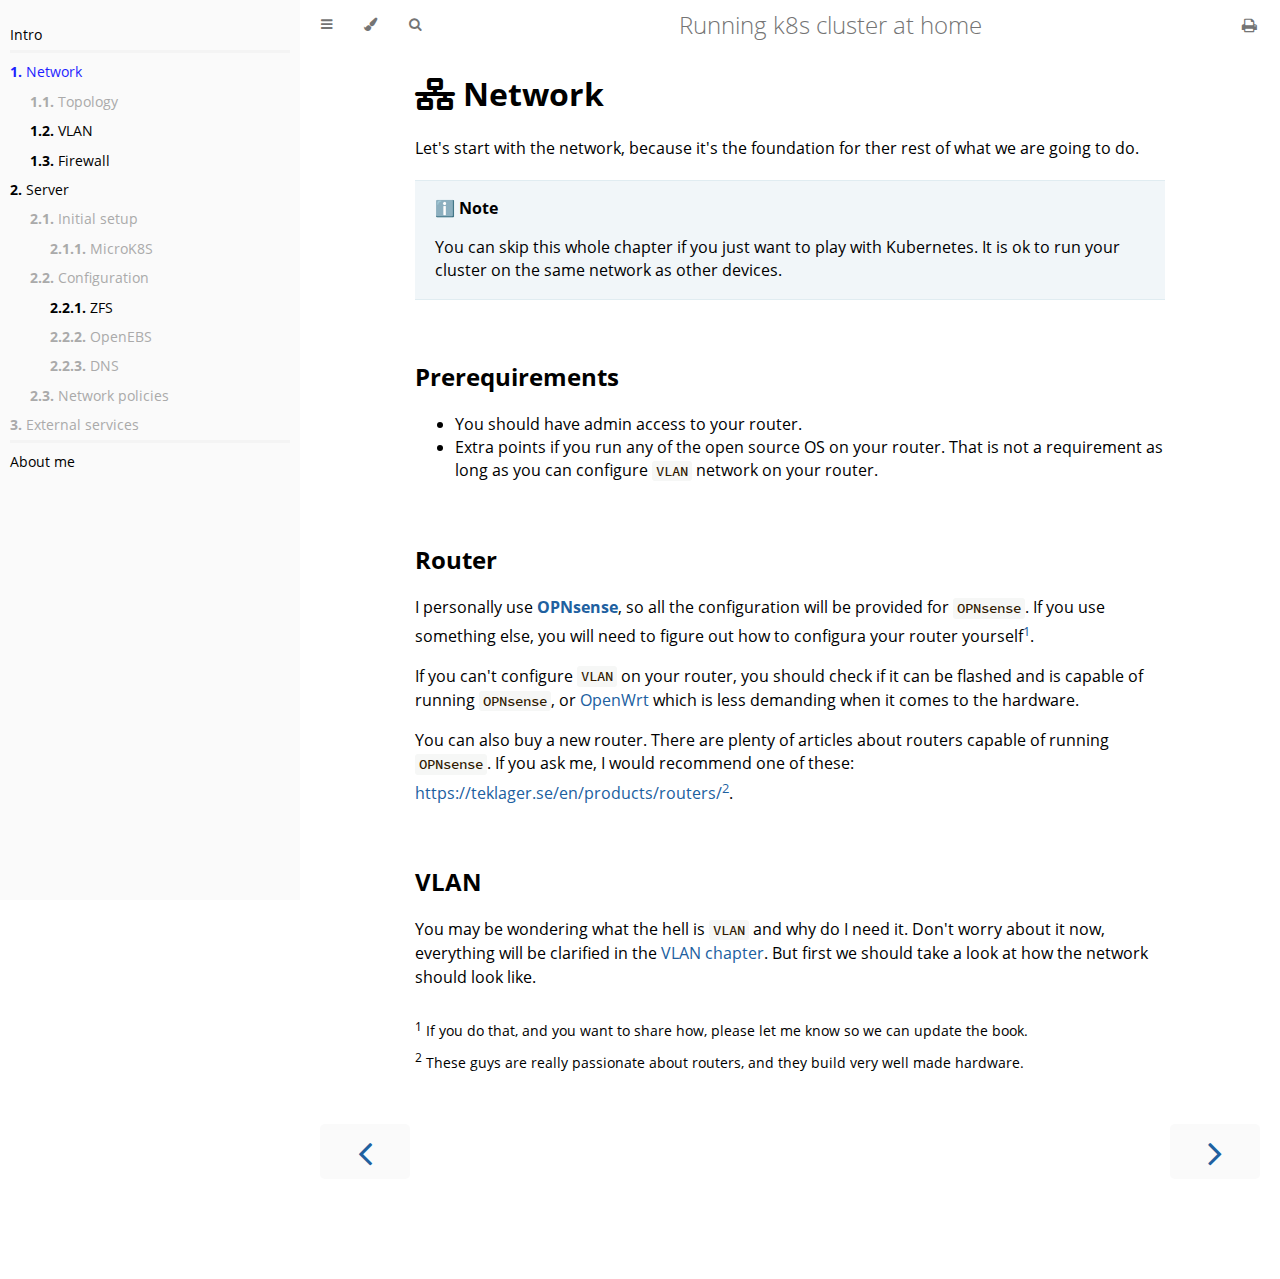
==== kamhome/network/index.html @ 5fd2c344 "deploy: a9dd24b383f080bb46608889e46467af448e8a9f" ====
<!DOCTYPE HTML>
<html lang="en" class="sidebar-visible no-js light">
    <head>
        <!-- Book generated using mdBook -->
        <meta charset="UTF-8">
        <title>Network - Running k8s cluster at home</title>
        <!-- Custom HTML head -->
<link href="../font-awesome/css/fontawesome.css" rel="stylesheet">
<link href="../font-awesome/css/brands.css" rel="stylesheet">
<link href="../font-awesome/css/solid.css" rel="stylesheet">
        <meta content="text/html; charset=utf-8" http-equiv="Content-Type">
        <meta name="description" content="">
        <meta name="viewport" content="width=device-width, initial-scale=1">
        <meta name="theme-color" content="#ffffff" />

        <link rel="icon" href="../favicon.svg">
        <link rel="shortcut icon" href="../favicon.png">
        <link rel="stylesheet" href="../css/variables.css">
        <link rel="stylesheet" href="../css/general.css">
        <link rel="stylesheet" href="../css/chrome.css">
        <link rel="stylesheet" href="../css/print.css" media="print">
        <!-- Fonts -->
        <link rel="stylesheet" href="../FontAwesome/css/font-awesome.css">
        <link rel="stylesheet" href="../fonts/fonts.css">
        <!-- Highlight.js Stylesheets -->
        <link rel="stylesheet" href="../highlight.css">
        <link rel="stylesheet" href="../tomorrow-night.css">
        <link rel="stylesheet" href="../ayu-highlight.css">

        <!-- Custom theme stylesheets -->
    </head>
    <body>
        <!-- Provide site root to javascript -->
        <script type="text/javascript">
            var path_to_root = "../";
            var default_theme = window.matchMedia("(prefers-color-scheme: dark)").matches ? "navy" : "light";
        </script>

        <!-- Work around some values being stored in localStorage wrapped in quotes -->
        <script type="text/javascript">
            try {
                var theme = localStorage.getItem('mdbook-theme');
                var sidebar = localStorage.getItem('mdbook-sidebar');

                if (theme.startsWith('"') && theme.endsWith('"')) {
                    localStorage.setItem('mdbook-theme', theme.slice(1, theme.length - 1));
                }

                if (sidebar.startsWith('"') && sidebar.endsWith('"')) {
                    localStorage.setItem('mdbook-sidebar', sidebar.slice(1, sidebar.length - 1));
                }
            } catch (e) { }
        </script>

        <!-- Set the theme before any content is loaded, prevents flash -->
        <script type="text/javascript">
            var theme;
            try { theme = localStorage.getItem('mdbook-theme'); } catch(e) { }
            if (theme === null || theme === undefined) { theme = default_theme; }
            var html = document.querySelector('html');
            html.classList.remove('no-js')
            html.classList.remove('light')
            html.classList.add(theme);
            html.classList.add('js');
        </script>

        <!-- Hide / unhide sidebar before it is displayed -->
        <script type="text/javascript">
            var html = document.querySelector('html');
            var sidebar = 'hidden';
            if (document.body.clientWidth >= 1080) {
                try { sidebar = localStorage.getItem('mdbook-sidebar'); } catch(e) { }
                sidebar = sidebar || 'visible';
            }
            html.classList.remove('sidebar-visible');
            html.classList.add("sidebar-" + sidebar);
        </script>

        <nav id="sidebar" class="sidebar" aria-label="Table of contents">
            <div class="sidebar-scrollbox">
                <ol class="chapter"><li class="chapter-item expanded affix "><a href="../intro.html">Intro</a></li><li class="spacer"></li><li class="chapter-item expanded "><a href="../network/index.html" class="active"><strong aria-hidden="true">1.</strong> Network</a></li><li><ol class="section"><li class="chapter-item expanded "><div><strong aria-hidden="true">1.1.</strong> Topology</div></li><li class="chapter-item expanded "><a href="../network/vlan.html"><strong aria-hidden="true">1.2.</strong> VLAN</a></li><li class="chapter-item expanded "><a href="../network/firewall.html"><strong aria-hidden="true">1.3.</strong> Firewall</a></li></ol></li><li class="chapter-item expanded "><a href="../server/index.html"><strong aria-hidden="true">2.</strong> Server</a></li><li><ol class="section"><li class="chapter-item expanded "><div><strong aria-hidden="true">2.1.</strong> Initial setup</div></li><li><ol class="section"><li class="chapter-item expanded "><div><strong aria-hidden="true">2.1.1.</strong> MicroK8S</div></li></ol></li><li class="chapter-item expanded "><div><strong aria-hidden="true">2.2.</strong> Configuration</div></li><li><ol class="section"><li class="chapter-item expanded "><a href="../configuration/zfs.html"><strong aria-hidden="true">2.2.1.</strong> ZFS</a></li><li class="chapter-item expanded "><div><strong aria-hidden="true">2.2.2.</strong> OpenEBS</div></li><li class="chapter-item expanded "><div><strong aria-hidden="true">2.2.3.</strong> DNS</div></li></ol></li><li class="chapter-item expanded "><div><strong aria-hidden="true">2.3.</strong> Network policies</div></li></ol></li><li class="chapter-item expanded "><div><strong aria-hidden="true">3.</strong> External services</div></li><li class="spacer"></li><li class="chapter-item expanded affix "><a href="../about-me.html">About me</a></li></ol>
            </div>
            <div id="sidebar-resize-handle" class="sidebar-resize-handle"></div>
        </nav>

        <div id="page-wrapper" class="page-wrapper">

            <div class="page">
                <div id="menu-bar-hover-placeholder"></div>
                <div id="menu-bar" class="menu-bar sticky bordered">
                    <div class="left-buttons">
                        <button id="sidebar-toggle" class="icon-button" type="button" title="Toggle Table of Contents" aria-label="Toggle Table of Contents" aria-controls="sidebar">
                            <i class="fa fa-bars"></i>
                        </button>
                        <button id="theme-toggle" class="icon-button" type="button" title="Change theme" aria-label="Change theme" aria-haspopup="true" aria-expanded="false" aria-controls="theme-list">
                            <i class="fa fa-paint-brush"></i>
                        </button>
                        <ul id="theme-list" class="theme-popup" aria-label="Themes" role="menu">
                            <li role="none"><button role="menuitem" class="theme" id="light">Light (default)</button></li>
                            <li role="none"><button role="menuitem" class="theme" id="rust">Rust</button></li>
                            <li role="none"><button role="menuitem" class="theme" id="coal">Coal</button></li>
                            <li role="none"><button role="menuitem" class="theme" id="navy">Navy</button></li>
                            <li role="none"><button role="menuitem" class="theme" id="ayu">Ayu</button></li>
                        </ul>
                        <button id="search-toggle" class="icon-button" type="button" title="Search. (Shortkey: s)" aria-label="Toggle Searchbar" aria-expanded="false" aria-keyshortcuts="S" aria-controls="searchbar">
                            <i class="fa fa-search"></i>
                        </button>
                    </div>

                    <h1 class="menu-title">Running k8s cluster at home</h1>

                    <div class="right-buttons">
                        <a href="../print.html" title="Print this book" aria-label="Print this book">
                            <i id="print-button" class="fa fa-print"></i>
                        </a>
                    </div>
                </div>

                <div id="search-wrapper" class="hidden">
                    <form id="searchbar-outer" class="searchbar-outer">
                        <input type="search" id="searchbar" name="searchbar" placeholder="Search this book ..." aria-controls="searchresults-outer" aria-describedby="searchresults-header">
                    </form>
                    <div id="searchresults-outer" class="searchresults-outer hidden">
                        <div id="searchresults-header" class="searchresults-header"></div>
                        <ul id="searchresults">
                        </ul>
                    </div>
                </div>
                <!-- Apply ARIA attributes after the sidebar and the sidebar toggle button are added to the DOM -->
                <script type="text/javascript">
                    document.getElementById('sidebar-toggle').setAttribute('aria-expanded', sidebar === 'visible');
                    document.getElementById('sidebar').setAttribute('aria-hidden', sidebar !== 'visible');
                    Array.from(document.querySelectorAll('#sidebar a')).forEach(function(link) {
                        link.setAttribute('tabIndex', sidebar === 'visible' ? 0 : -1);
                    });
                </script>

                <div id="content" class="content">
                    <main>
                        <h1 id="network"><a class="header" href="#network"><i class="fa-solid fa-network-wired"></i> Network</a></h1>
<p>Let's start with the network, because it's the foundation for ther rest of what we are going to do.</p>
<blockquote>
<p>ℹ️ <strong>Note</strong></p>
<p>You can skip this whole chapter if you just want to play with Kubernetes. It is ok to run your cluster on the same network as other devices.</p>
</blockquote>
<h2 id="prerequirements"><a class="header" href="#prerequirements">Prerequirements</a></h2>
<ul>
<li>You should have admin access to your router.</li>
<li>Extra points if you run any of the open source OS on your router. That is not a requirement as long as you can configure <code>VLAN</code> network on your router.</li>
</ul>
<h2 id="router"><a class="header" href="#router">Router</a></h2>
<p>I personally use <a href="https://opnsense.org/"><strong>OPNsense</strong></a>, so all the configuration will be provided for <code>OPNsense</code>. If you use something else, you will need to figure out how to configura your router yourself<sup class="footnote-reference"><a href="#routerOS">1</a></sup>.</p>
<p>If you can't configure <code>VLAN</code> on your router, you should check if it can be flashed and is capable of running <code>OPNsense</code>, or <a href="https://openwrt.org/">OpenWrt</a> which is less demanding when it comes to the hardware.</p>
<p>You can also buy a new router. There are plenty of articles about routers capable of running <code>OPNsense</code>. If you ask me, I would recommend one of these: <a href="https://teklager.se/en/products/routers/">https://teklager.se/en/products/routers/</a><sup class="footnote-reference"><a href="#teklager">2</a></sup>.</p>
<h2 id="vlan"><a class="header" href="#vlan">VLAN</a></h2>
<p>You may be wondering what the hell is <code>VLAN</code> and why do I need it. Don't worry about it now, everything will be clarified in the <a href="vlan.html">VLAN chapter</a>. But first we should take a look at how the network should look like.</p>
<div class="footnote-definition" id="routerOS"><sup class="footnote-definition-label">1</sup>
<p>If you do that, and you want to share how, please let me know so we can update the book.</p>
</div>
<div class="footnote-definition" id="teklager"><sup class="footnote-definition-label">2</sup>
<p>These guys are really passionate about routers, and they build very well made hardware.</p>
</div>

                    </main>

                    <nav class="nav-wrapper" aria-label="Page navigation">
                        <!-- Mobile navigation buttons -->
                            <a rel="prev" href="../intro.html" class="mobile-nav-chapters previous" title="Previous chapter" aria-label="Previous chapter" aria-keyshortcuts="Left">
                                <i class="fa fa-angle-left"></i>
                            </a>
                            <a rel="next" href="../network/vlan.html" class="mobile-nav-chapters next" title="Next chapter" aria-label="Next chapter" aria-keyshortcuts="Right">
                                <i class="fa fa-angle-right"></i>
                            </a>
                        <div style="clear: both"></div>
                    </nav>
                </div>
            </div>

            <nav class="nav-wide-wrapper" aria-label="Page navigation">
                    <a rel="prev" href="../intro.html" class="nav-chapters previous" title="Previous chapter" aria-label="Previous chapter" aria-keyshortcuts="Left">
                        <i class="fa fa-angle-left"></i>
                    </a>
                    <a rel="next" href="../network/vlan.html" class="nav-chapters next" title="Next chapter" aria-label="Next chapter" aria-keyshortcuts="Right">
                        <i class="fa fa-angle-right"></i>
                    </a>
            </nav>

        </div>

        <script type="text/javascript">
            window.playground_copyable = true;
        </script>
        <script src="../elasticlunr.min.js" type="text/javascript" charset="utf-8"></script>
        <script src="../mark.min.js" type="text/javascript" charset="utf-8"></script>
        <script src="../searcher.js" type="text/javascript" charset="utf-8"></script>
        <script src="../clipboard.min.js" type="text/javascript" charset="utf-8"></script>
        <script src="../highlight.js" type="text/javascript" charset="utf-8"></script>
        <script src="../book.js" type="text/javascript" charset="utf-8"></script>

        <!-- Custom JS scripts -->
    </body>
</html>
---- kamhome/font-awesome/css/brands.css ----
/*!
 * Font Awesome Free 6.2.0 by @fontawesome - https://fontawesome.com
 * License - https://fontawesome.com/license/free (Icons: CC BY 4.0, Fonts: SIL OFL 1.1, Code: MIT License)
 * Copyright 2022 Fonticons, Inc.
 */
:root, :host {
  --fa-style-family-brands: 'Font Awesome 6 Brands';
  --fa-font-brands: normal 400 1em/1 'Font Awesome 6 Brands'; }

@font-face {
  font-family: 'Font Awesome 6 Brands';
  font-style: normal;
  font-weight: 400;
  font-display: block;
  src: url("../webfonts/fa-brands-400.woff2") format("woff2"), url("../webfonts/fa-brands-400.ttf") format("truetype"); }

.fab,
.fa-brands {
  font-weight: 400; }

.fa-monero:before {
  content: "\f3d0"; }

.fa-hooli:before {
  content: "\f427"; }

.fa-yelp:before {
  content: "\f1e9"; }

.fa-cc-visa:before {
  content: "\f1f0"; }

.fa-lastfm:before {
  content: "\f202"; }

.fa-shopware:before {
  content: "\f5b5"; }

.fa-creative-commons-nc:before {
  content: "\f4e8"; }

.fa-aws:before {
  content: "\f375"; }

.fa-redhat:before {
  content: "\f7bc"; }

.fa-yoast:before {
  content: "\f2b1"; }

.fa-cloudflare:before {
  content: "\e07d"; }

.fa-ups:before {
  content: "\f7e0"; }

.fa-wpexplorer:before {
  content: "\f2de"; }

.fa-dyalog:before {
  content: "\f399"; }

.fa-bity:before {
  content: "\f37a"; }

.fa-stackpath:before {
  content: "\f842"; }

.fa-buysellads:before {
  content: "\f20d"; }

.fa-first-order:before {
  content: "\f2b0"; }

.fa-modx:before {
  content: "\f285"; }

.fa-guilded:before {
  content: "\e07e"; }

.fa-vnv:before {
  content: "\f40b"; }

.fa-square-js:before {
  content: "\f3b9"; }

.fa-js-square:before {
  content: "\f3b9"; }

.fa-microsoft:before {
  content: "\f3ca"; }

.fa-qq:before {
  content: "\f1d6"; }

.fa-orcid:before {
  content: "\f8d2"; }

.fa-java:before {
  content: "\f4e4"; }

.fa-invision:before {
  content: "\f7b0"; }

.fa-creative-commons-pd-alt:before {
  content: "\f4ed"; }

.fa-centercode:before {
  content: "\f380"; }

.fa-glide-g:before {
  content: "\f2a6"; }

.fa-drupal:before {
  content: "\f1a9"; }

.fa-hire-a-helper:before {
  content: "\f3b0"; }

.fa-creative-commons-by:before {
  content: "\f4e7"; }

.fa-unity:before {
  content: "\e049"; }

.fa-whmcs:before {
  content: "\f40d"; }

.fa-rocketchat:before {
  content: "\f3e8"; }

.fa-vk:before {
  content: "\f189"; }

.fa-untappd:before {
  content: "\f405"; }

.fa-mailchimp:before {
  content: "\f59e"; }

.fa-css3-alt:before {
  content: "\f38b"; }

.fa-square-reddit:before {
  content: "\f1a2"; }

.fa-reddit-square:before {
  content: "\f1a2"; }

.fa-vimeo-v:before {
  content: "\f27d"; }

.fa-contao:before {
  content: "\f26d"; }

.fa-square-font-awesome:before {
  content: "\e5ad"; }

.fa-deskpro:before {
  content: "\f38f"; }

.fa-sistrix:before {
  content: "\f3ee"; }

.fa-square-instagram:before {
  content: "\e055"; }

.fa-instagram-square:before {
  content: "\e055"; }

.fa-battle-net:before {
  content: "\f835"; }

.fa-the-red-yeti:before {
  content: "\f69d"; }

.fa-square-hacker-news:before {
  content: "\f3af"; }

.fa-hacker-news-square:before {
  content: "\f3af"; }

.fa-edge:before {
  content: "\f282"; }

.fa-napster:before {
  content: "\f3d2"; }

.fa-square-snapchat:before {
  content: "\f2ad"; }

.fa-snapchat-square:before {
  content: "\f2ad"; }

.fa-google-plus-g:before {
  content: "\f0d5"; }

.fa-artstation:before {
  content: "\f77a"; }

.fa-markdown:before {
  content: "\f60f"; }

.fa-sourcetree:before {
  content: "\f7d3"; }

.fa-google-plus:before {
  content: "\f2b3"; }

.fa-diaspora:before {
  content: "\f791"; }

.fa-foursquare:before {
  content: "\f180"; }

.fa-stack-overflow:before {
  content: "\f16c"; }

.fa-github-alt:before {
  content: "\f113"; }

.fa-phoenix-squadron:before {
  content: "\f511"; }

.fa-pagelines:before {
  content: "\f18c"; }

.fa-algolia:before {
  content: "\f36c"; }

.fa-red-river:before {
  content: "\f3e3"; }

.fa-creative-commons-sa:before {
  content: "\f4ef"; }

.fa-safari:before {
  content: "\f267"; }

.fa-google:before {
  content: "\f1a0"; }

.fa-square-font-awesome-stroke:before {
  content: "\f35c"; }

.fa-font-awesome-alt:before {
  content: "\f35c"; }

.fa-atlassian:before {
  content: "\f77b"; }

.fa-linkedin-in:before {
  content: "\f0e1"; }

.fa-digital-ocean:before {
  content: "\f391"; }

.fa-nimblr:before {
  content: "\f5a8"; }

.fa-chromecast:before {
  content: "\f838"; }

.fa-evernote:before {
  content: "\f839"; }

.fa-hacker-news:before {
  content: "\f1d4"; }

.fa-creative-commons-sampling:before {
  content: "\f4f0"; }

.fa-adversal:before {
  content: "\f36a"; }

.fa-creative-commons:before {
  content: "\f25e"; }

.fa-watchman-monitoring:before {
  content: "\e087"; }

.fa-fonticons:before {
  content: "\f280"; }

.fa-weixin:before {
  content: "\f1d7"; }

.fa-shirtsinbulk:before {
  content: "\f214"; }

.fa-codepen:before {
  content: "\f1cb"; }

.fa-git-alt:before {
  content: "\f841"; }

.fa-lyft:before {
  content: "\f3c3"; }

.fa-rev:before {
  content: "\f5b2"; }

.fa-windows:before {
  content: "\f17a"; }

.fa-wizards-of-the-coast:before {
  content: "\f730"; }

.fa-square-viadeo:before {
  content: "\f2aa"; }

.fa-viadeo-square:before {
  content: "\f2aa"; }

.fa-meetup:before {
  content: "\f2e0"; }

.fa-centos:before {
  content: "\f789"; }

.fa-adn:before {
  content: "\f170"; }

.fa-cloudsmith:before {
  content: "\f384"; }

.fa-pied-piper-alt:before {
  content: "\f1a8"; }

.fa-square-dribbble:before {
  content: "\f397"; }

.fa-dribbble-square:before {
  content: "\f397"; }

.fa-codiepie:before {
  content: "\f284"; }

.fa-node:before {
  content: "\f419"; }

.fa-mix:before {
  content: "\f3cb"; }

.fa-steam:before {
  content: "\f1b6"; }

.fa-cc-apple-pay:before {
  content: "\f416"; }

.fa-scribd:before {
  content: "\f28a"; }

.fa-openid:before {
  content: "\f19b"; }

.fa-instalod:before {
  content: "\e081"; }

.fa-expeditedssl:before {
  content: "\f23e"; }

.fa-sellcast:before {
  content: "\f2da"; }

.fa-square-twitter:before {
  content: "\f081"; }

.fa-twitter-square:before {
  content: "\f081"; }

.fa-r-project:before {
  content: "\f4f7"; }

.fa-delicious:before {
  content: "\f1a5"; }

.fa-freebsd:before {
  content: "\f3a4"; }

.fa-vuejs:before {
  content: "\f41f"; }

.fa-accusoft:before {
  content: "\f369"; }

.fa-ioxhost:before {
  content: "\f208"; }

.fa-fonticons-fi:before {
  content: "\f3a2"; }

.fa-app-store:before {
  content: "\f36f"; }

.fa-cc-mastercard:before {
  content: "\f1f1"; }

.fa-itunes-note:before {
  content: "\f3b5"; }

.fa-golang:before {
  content: "\e40f"; }

.fa-kickstarter:before {
  content: "\f3bb"; }

.fa-grav:before {
  content: "\f2d6"; }

.fa-weibo:before {
  content: "\f18a"; }

.fa-uncharted:before {
  content: "\e084"; }

.fa-firstdraft:before {
  content: "\f3a1"; }

.fa-square-youtube:before {
  content: "\f431"; }

.fa-youtube-square:before {
  content: "\f431"; }

.fa-wikipedia-w:before {
  content: "\f266"; }

.fa-wpressr:before {
  content: "\f3e4"; }

.fa-rendact:before {
  content: "\f3e4"; }

.fa-angellist:before {
  content: "\f209"; }

.fa-galactic-republic:before {
  content: "\f50c"; }

.fa-nfc-directional:before {
  content: "\e530"; }

.fa-skype:before {
  content: "\f17e"; }

.fa-joget:before {
  content: "\f3b7"; }

.fa-fedora:before {
  content: "\f798"; }

.fa-stripe-s:before {
  content: "\f42a"; }

.fa-meta:before {
  content: "\e49b"; }

.fa-laravel:before {
  content: "\f3bd"; }

.fa-hotjar:before {
  content: "\f3b1"; }

.fa-bluetooth-b:before {
  content: "\f294"; }

.fa-sticker-mule:before {
  content: "\f3f7"; }

.fa-creative-commons-zero:before {
  content: "\f4f3"; }

.fa-hips:before {
  content: "\f452"; }

.fa-behance:before {
  content: "\f1b4"; }

.fa-reddit:before {
  content: "\f1a1"; }

.fa-discord:before {
  content: "\f392"; }

.fa-chrome:before {
  content: "\f268"; }

.fa-app-store-ios:before {
  content: "\f370"; }

.fa-cc-discover:before {
  content: "\f1f2"; }

.fa-wpbeginner:before {
  content: "\f297"; }

.fa-confluence:before {
  content: "\f78d"; }

.fa-mdb:before {
  content: "\f8ca"; }

.fa-dochub:before {
  content: "\f394"; }

.fa-accessible-icon:before {
  content: "\f368"; }

.fa-ebay:before {
  content: "\f4f4"; }

.fa-amazon:before {
  content: "\f270"; }

.fa-unsplash:before {
  content: "\e07c"; }

.fa-yarn:before {
  content: "\f7e3"; }

.fa-square-steam:before {
  content: "\f1b7"; }

.fa-steam-square:before {
  content: "\f1b7"; }

.fa-500px:before {
  content: "\f26e"; }

.fa-square-vimeo:before {
  content: "\f194"; }

.fa-vimeo-square:before {
  content: "\f194"; }

.fa-asymmetrik:before {
  content: "\f372"; }

.fa-font-awesome:before {
  content: "\f2b4"; }

.fa-font-awesome-flag:before {
  content: "\f2b4"; }

.fa-font-awesome-logo-full:before {
  content: "\f2b4"; }

.fa-gratipay:before {
  content: "\f184"; }

.fa-apple:before {
  content: "\f179"; }

.fa-hive:before {
  content: "\e07f"; }

.fa-gitkraken:before {
  content: "\f3a6"; }

.fa-keybase:before {
  content: "\f4f5"; }

.fa-apple-pay:before {
  content: "\f415"; }

.fa-padlet:before {
  content: "\e4a0"; }

.fa-amazon-pay:before {
  content: "\f42c"; }

.fa-square-github:before {
  content: "\f092"; }

.fa-github-square:before {
  content: "\f092"; }

.fa-stumbleupon:before {
  content: "\f1a4"; }

.fa-fedex:before {
  content: "\f797"; }

.fa-phoenix-framework:before {
  content: "\f3dc"; }

.fa-shopify:before {
  content: "\e057"; }

.fa-neos:before {
  content: "\f612"; }

.fa-hackerrank:before {
  content: "\f5f7"; }

.fa-researchgate:before {
  content: "\f4f8"; }

.fa-swift:before {
  content: "\f8e1"; }

.fa-angular:before {
  content: "\f420"; }

.fa-speakap:before {
  content: "\f3f3"; }

.fa-angrycreative:before {
  content: "\f36e"; }

.fa-y-combinator:before {
  content: "\f23b"; }

.fa-empire:before {
  content: "\f1d1"; }

.fa-envira:before {
  content: "\f299"; }

.fa-square-gitlab:before {
  content: "\e5ae"; }

.fa-gitlab-square:before {
  content: "\e5ae"; }

.fa-studiovinari:before {
  content: "\f3f8"; }

.fa-pied-piper:before {
  content: "\f2ae"; }

.fa-wordpress:before {
  content: "\f19a"; }

.fa-product-hunt:before {
  content: "\f288"; }

.fa-firefox:before {
  content: "\f269"; }

.fa-linode:before {
  content: "\f2b8"; }

.fa-goodreads:before {
  content: "\f3a8"; }

.fa-square-odnoklassniki:before {
  content: "\f264"; }

.fa-odnoklassniki-square:before {
  content: "\f264"; }

.fa-jsfiddle:before {
  content: "\f1cc"; }

.fa-sith:before {
  content: "\f512"; }

.fa-themeisle:before {
  content: "\f2b2"; }

.fa-page4:before {
  content: "\f3d7"; }

.fa-hashnode:before {
  content: "\e499"; }

.fa-react:before {
  content: "\f41b"; }

.fa-cc-paypal:before {
  content: "\f1f4"; }

.fa-squarespace:before {
  content: "\f5be"; }

.fa-cc-stripe:before {
  content: "\f1f5"; }

.fa-creative-commons-share:before {
  content: "\f4f2"; }

.fa-bitcoin:before {
  content: "\f379"; }

.fa-keycdn:before {
  content: "\f3ba"; }

.fa-opera:before {
  content: "\f26a"; }

.fa-itch-io:before {
  content: "\f83a"; }

.fa-umbraco:before {
  content: "\f8e8"; }

.fa-galactic-senate:before {
  content: "\f50d"; }

.fa-ubuntu:before {
  content: "\f7df"; }

.fa-draft2digital:before {
  content: "\f396"; }

.fa-stripe:before {
  content: "\f429"; }

.fa-houzz:before {
  content: "\f27c"; }

.fa-gg:before {
  content: "\f260"; }

.fa-dhl:before {
  content: "\f790"; }

.fa-square-pinterest:before {
  content: "\f0d3"; }

.fa-pinterest-square:before {
  content: "\f0d3"; }

.fa-xing:before {
  content: "\f168"; }

.fa-blackberry:before {
  content: "\f37b"; }

.fa-creative-commons-pd:before {
  content: "\f4ec"; }

.fa-playstation:before {
  content: "\f3df"; }

.fa-quinscape:before {
  content: "\f459"; }

.fa-less:before {
  content: "\f41d"; }

.fa-blogger-b:before {
  content: "\f37d"; }

.fa-opencart:before {
  content: "\f23d"; }

.fa-vine:before {
  content: "\f1ca"; }

.fa-paypal:before {
  content: "\f1ed"; }

.fa-gitlab:before {
  content: "\f296"; }

.fa-typo3:before {
  content: "\f42b"; }

.fa-reddit-alien:before {
  content: "\f281"; }

.fa-yahoo:before {
  content: "\f19e"; }

.fa-dailymotion:before {
  content: "\e052"; }

.fa-affiliatetheme:before {
  content: "\f36b"; }

.fa-pied-piper-pp:before {
  content: "\f1a7"; }

.fa-bootstrap:before {
  content: "\f836"; }

.fa-odnoklassniki:before {
  content: "\f263"; }

.fa-nfc-symbol:before {
  content: "\e531"; }

.fa-ethereum:before {
  content: "\f42e"; }

.fa-speaker-deck:before {
  content: "\f83c"; }

.fa-creative-commons-nc-eu:before {
  content: "\f4e9"; }

.fa-patreon:before {
  content: "\f3d9"; }

.fa-avianex:before {
  content: "\f374"; }

.fa-ello:before {
  content: "\f5f1"; }

.fa-gofore:before {
  content: "\f3a7"; }

.fa-bimobject:before {
  content: "\f378"; }

.fa-facebook-f:before {
  content: "\f39e"; }

.fa-square-google-plus:before {
  content: "\f0d4"; }

.fa-google-plus-square:before {
  content: "\f0d4"; }

.fa-mandalorian:before {
  content: "\f50f"; }

.fa-first-order-alt:before {
  content: "\f50a"; }

.fa-osi:before {
  content: "\f41a"; }

.fa-google-wallet:before {
  content: "\f1ee"; }

.fa-d-and-d-beyond:before {
  content: "\f6ca"; }

.fa-periscope:before {
  content: "\f3da"; }

.fa-fulcrum:before {
  content: "\f50b"; }

.fa-cloudscale:before {
  content: "\f383"; }

.fa-forumbee:before {
  content: "\f211"; }

.fa-mizuni:before {
  content: "\f3cc"; }

.fa-schlix:before {
  content: "\f3ea"; }

.fa-square-xing:before {
  content: "\f169"; }

.fa-xing-square:before {
  content: "\f169"; }

.fa-bandcamp:before {
  content: "\f2d5"; }

.fa-wpforms:before {
  content: "\f298"; }

.fa-cloudversify:before {
  content: "\f385"; }

.fa-usps:before {
  content: "\f7e1"; }

.fa-megaport:before {
  content: "\f5a3"; }

.fa-magento:before {
  content: "\f3c4"; }

.fa-spotify:before {
  content: "\f1bc"; }

.fa-optin-monster:before {
  content: "\f23c"; }

.fa-fly:before {
  content: "\f417"; }

.fa-aviato:before {
  content: "\f421"; }

.fa-itunes:before {
  content: "\f3b4"; }

.fa-cuttlefish:before {
  content: "\f38c"; }

.fa-blogger:before {
  content: "\f37c"; }

.fa-flickr:before {
  content: "\f16e"; }

.fa-viber:before {
  content: "\f409"; }

.fa-soundcloud:before {
  content: "\f1be"; }

.fa-digg:before {
  content: "\f1a6"; }

.fa-tencent-weibo:before {
  content: "\f1d5"; }

.fa-symfony:before {
  content: "\f83d"; }

.fa-maxcdn:before {
  content: "\f136"; }

.fa-etsy:before {
  content: "\f2d7"; }

.fa-facebook-messenger:before {
  content: "\f39f"; }

.fa-audible:before {
  content: "\f373"; }

.fa-think-peaks:before {
  content: "\f731"; }

.fa-bilibili:before {
  content: "\e3d9"; }

.fa-erlang:before {
  content: "\f39d"; }

.fa-cotton-bureau:before {
  content: "\f89e"; }

.fa-dashcube:before {
  content: "\f210"; }

.fa-42-group:before {
  content: "\e080"; }

.fa-innosoft:before {
  content: "\e080"; }

.fa-stack-exchange:before {
  content: "\f18d"; }

.fa-elementor:before {
  content: "\f430"; }

.fa-square-pied-piper:before {
  content: "\e01e"; }

.fa-pied-piper-square:before {
  content: "\e01e"; }

.fa-creative-commons-nd:before {
  content: "\f4eb"; }

.fa-palfed:before {
  content: "\f3d8"; }

.fa-superpowers:before {
  content: "\f2dd"; }

.fa-resolving:before {
  content: "\f3e7"; }

.fa-xbox:before {
  content: "\f412"; }

.fa-searchengin:before {
  content: "\f3eb"; }

.fa-tiktok:before {
  content: "\e07b"; }

.fa-square-facebook:before {
  content: "\f082"; }

.fa-facebook-square:before {
  content: "\f082"; }

.fa-renren:before {
  content: "\f18b"; }

.fa-linux:before {
  content: "\f17c"; }

.fa-glide:before {
  content: "\f2a5"; }

.fa-linkedin:before {
  content: "\f08c"; }

.fa-hubspot:before {
  content: "\f3b2"; }

.fa-deploydog:before {
  content: "\f38e"; }

.fa-twitch:before {
  content: "\f1e8"; }

.fa-ravelry:before {
  content: "\f2d9"; }

.fa-mixer:before {
  content: "\e056"; }

.fa-square-lastfm:before {
  content: "\f203"; }

.fa-lastfm-square:before {
  content: "\f203"; }

.fa-vimeo:before {
  content: "\f40a"; }

.fa-mendeley:before {
  content: "\f7b3"; }

.fa-uniregistry:before {
  content: "\f404"; }

.fa-figma:before {
  content: "\f799"; }

.fa-creative-commons-remix:before {
  content: "\f4ee"; }

.fa-cc-amazon-pay:before {
  content: "\f42d"; }

.fa-dropbox:before {
  content: "\f16b"; }

.fa-instagram:before {
  content: "\f16d"; }

.fa-cmplid:before {
  content: "\e360"; }

.fa-facebook:before {
  content: "\f09a"; }

.fa-gripfire:before {
  content: "\f3ac"; }

.fa-jedi-order:before {
  content: "\f50e"; }

.fa-uikit:before {
  content: "\f403"; }

.fa-fort-awesome-alt:before {
  content: "\f3a3"; }

.fa-phabricator:before {
  content: "\f3db"; }

.fa-ussunnah:before {
  content: "\f407"; }

.fa-earlybirds:before {
  content: "\f39a"; }

.fa-trade-federation:before {
  content: "\f513"; }

.fa-autoprefixer:before {
  content: "\f41c"; }

.fa-whatsapp:before {
  content: "\f232"; }

.fa-slideshare:before {
  content: "\f1e7"; }

.fa-google-play:before {
  content: "\f3ab"; }

.fa-viadeo:before {
  content: "\f2a9"; }

.fa-line:before {
  content: "\f3c0"; }

.fa-google-drive:before {
  content: "\f3aa"; }

.fa-servicestack:before {
  content: "\f3ec"; }

.fa-simplybuilt:before {
  content: "\f215"; }

.fa-bitbucket:before {
  content: "\f171"; }

.fa-imdb:before {
  content: "\f2d8"; }

.fa-deezer:before {
  content: "\e077"; }

.fa-raspberry-pi:before {
  content: "\f7bb"; }

.fa-jira:before {
  content: "\f7b1"; }

.fa-docker:before {
  content: "\f395"; }

.fa-screenpal:before {
  content: "\e570"; }

.fa-bluetooth:before {
  content: "\f293"; }

.fa-gitter:before {
  content: "\f426"; }

.fa-d-and-d:before {
  content: "\f38d"; }

.fa-microblog:before {
  content: "\e01a"; }

.fa-cc-diners-club:before {
  content: "\f24c"; }

.fa-gg-circle:before {
  content: "\f261"; }

.fa-pied-piper-hat:before {
  content: "\f4e5"; }

.fa-kickstarter-k:before {
  content: "\f3bc"; }

.fa-yandex:before {
  content: "\f413"; }

.fa-readme:before {
  content: "\f4d5"; }

.fa-html5:before {
  content: "\f13b"; }

.fa-sellsy:before {
  content: "\f213"; }

.fa-sass:before {
  content: "\f41e"; }

.fa-wirsindhandwerk:before {
  content: "\e2d0"; }

.fa-wsh:before {
  content: "\e2d0"; }

.fa-buromobelexperte:before {
  content: "\f37f"; }

.fa-salesforce:before {
  content: "\f83b"; }

.fa-octopus-deploy:before {
  content: "\e082"; }

.fa-medapps:before {
  content: "\f3c6"; }

.fa-ns8:before {
  content: "\f3d5"; }

.fa-pinterest-p:before {
  content: "\f231"; }

.fa-apper:before {
  content: "\f371"; }

.fa-fort-awesome:before {
  content: "\f286"; }

.fa-waze:before {
  content: "\f83f"; }

.fa-cc-jcb:before {
  content: "\f24b"; }

.fa-snapchat:before {
  content: "\f2ab"; }

.fa-snapchat-ghost:before {
  content: "\f2ab"; }

.fa-fantasy-flight-games:before {
  content: "\f6dc"; }

.fa-rust:before {
  content: "\e07a"; }

.fa-wix:before {
  content: "\f5cf"; }

.fa-square-behance:before {
  content: "\f1b5"; }

.fa-behance-square:before {
  content: "\f1b5"; }

.fa-supple:before {
  content: "\f3f9"; }

.fa-rebel:before {
  content: "\f1d0"; }

.fa-css3:before {
  content: "\f13c"; }

.fa-staylinked:before {
  content: "\f3f5"; }

.fa-kaggle:before {
  content: "\f5fa"; }

.fa-space-awesome:before {
  content: "\e5ac"; }

.fa-deviantart:before {
  content: "\f1bd"; }

.fa-cpanel:before {
  content: "\f388"; }

.fa-goodreads-g:before {
  content: "\f3a9"; }

.fa-square-git:before {
  content: "\f1d2"; }

.fa-git-square:before {
  content: "\f1d2"; }

.fa-square-tumblr:before {
  content: "\f174"; }

.fa-tumblr-square:before {
  content: "\f174"; }

.fa-trello:before {
  content: "\f181"; }

.fa-creative-commons-nc-jp:before {
  content: "\f4ea"; }

.fa-get-pocket:before {
  content: "\f265"; }

.fa-perbyte:before {
  content: "\e083"; }

.fa-grunt:before {
  content: "\f3ad"; }

.fa-weebly:before {
  content: "\f5cc"; }

.fa-connectdevelop:before {
  content: "\f20e"; }

.fa-leanpub:before {
  content: "\f212"; }

.fa-black-tie:before {
  content: "\f27e"; }

.fa-themeco:before {
  content: "\f5c6"; }

.fa-python:before {
  content: "\f3e2"; }

.fa-android:before {
  content: "\f17b"; }

.fa-bots:before {
  content: "\e340"; }

.fa-free-code-camp:before {
  content: "\f2c5"; }

.fa-hornbill:before {
  content: "\f592"; }

.fa-js:before {
  content: "\f3b8"; }

.fa-ideal:before {
  content: "\e013"; }

.fa-git:before {
  content: "\f1d3"; }

.fa-dev:before {
  content: "\f6cc"; }

.fa-sketch:before {
  content: "\f7c6"; }

.fa-yandex-international:before {
  content: "\f414"; }

.fa-cc-amex:before {
  content: "\f1f3"; }

.fa-uber:before {
  content: "\f402"; }

.fa-github:before {
  content: "\f09b"; }

.fa-php:before {
  content: "\f457"; }

.fa-alipay:before {
  content: "\f642"; }

.fa-youtube:before {
  content: "\f167"; }

.fa-skyatlas:before {
  content: "\f216"; }

.fa-firefox-browser:before {
  content: "\e007"; }

.fa-replyd:before {
  content: "\f3e6"; }

.fa-suse:before {
  content: "\f7d6"; }

.fa-jenkins:before {
  content: "\f3b6"; }

.fa-twitter:before {
  content: "\f099"; }

.fa-rockrms:before {
  content: "\f3e9"; }

.fa-pinterest:before {
  content: "\f0d2"; }

.fa-buffer:before {
  content: "\f837"; }

.fa-npm:before {
  content: "\f3d4"; }

.fa-yammer:before {
  content: "\f840"; }

.fa-btc:before {
  content: "\f15a"; }

.fa-dribbble:before {
  content: "\f17d"; }

.fa-stumbleupon-circle:before {
  content: "\f1a3"; }

.fa-internet-explorer:before {
  content: "\f26b"; }

.fa-telegram:before {
  content: "\f2c6"; }

.fa-telegram-plane:before {
  content: "\f2c6"; }

.fa-old-republic:before {
  content: "\f510"; }

.fa-square-whatsapp:before {
  content: "\f40c"; }

.fa-whatsapp-square:before {
  content: "\f40c"; }

.fa-node-js:before {
  content: "\f3d3"; }

.fa-edge-legacy:before {
  content: "\e078"; }

.fa-slack:before {
  content: "\f198"; }

.fa-slack-hash:before {
  content: "\f198"; }

.fa-medrt:before {
  content: "\f3c8"; }

.fa-usb:before {
  content: "\f287"; }

.fa-tumblr:before {
  content: "\f173"; }

.fa-vaadin:before {
  content: "\f408"; }

.fa-quora:before {
  content: "\f2c4"; }

.fa-reacteurope:before {
  content: "\f75d"; }

.fa-medium:before {
  content: "\f23a"; }

.fa-medium-m:before {
  content: "\f23a"; }

.fa-amilia:before {
  content: "\f36d"; }

.fa-mixcloud:before {
  content: "\f289"; }

.fa-flipboard:before {
  content: "\f44d"; }

.fa-viacoin:before {
  content: "\f237"; }

.fa-critical-role:before {
  content: "\f6c9"; }

.fa-sitrox:before {
  content: "\e44a"; }

.fa-discourse:before {
  content: "\f393"; }

.fa-joomla:before {
  content: "\f1aa"; }

.fa-mastodon:before {
  content: "\f4f6"; }

.fa-airbnb:before {
  content: "\f834"; }

.fa-wolf-pack-battalion:before {
  content: "\f514"; }

.fa-buy-n-large:before {
  content: "\f8a6"; }

.fa-gulp:before {
  content: "\f3ae"; }

.fa-creative-commons-sampling-plus:before {
  content: "\f4f1"; }

.fa-strava:before {
  content: "\f428"; }

.fa-ember:before {
  content: "\f423"; }

.fa-canadian-maple-leaf:before {
  content: "\f785"; }

.fa-teamspeak:before {
  content: "\f4f9"; }

.fa-pushed:before {
  content: "\f3e1"; }

.fa-wordpress-simple:before {
  content: "\f411"; }

.fa-nutritionix:before {
  content: "\f3d6"; }

.fa-wodu:before {
  content: "\e088"; }

.fa-google-pay:before {
  content: "\e079"; }

.fa-intercom:before {
  content: "\f7af"; }

.fa-zhihu:before {
  content: "\f63f"; }

.fa-korvue:before {
  content: "\f42f"; }

.fa-pix:before {
  content: "\e43a"; }

.fa-steam-symbol:before {
  content: "\f3f6"; }
---- kamhome/font-awesome/css/solid.css ----
/*!
 * Font Awesome Free 6.2.0 by @fontawesome - https://fontawesome.com
 * License - https://fontawesome.com/license/free (Icons: CC BY 4.0, Fonts: SIL OFL 1.1, Code: MIT License)
 * Copyright 2022 Fonticons, Inc.
 */
:root, :host {
  --fa-style-family-classic: 'Font Awesome 6 Free';
  --fa-font-solid: normal 900 1em/1 'Font Awesome 6 Free'; }

@font-face {
  font-family: 'Font Awesome 6 Free';
  font-style: normal;
  font-weight: 900;
  font-display: block;
  src: url("../webfonts/fa-solid-900.woff2") format("woff2"), url("../webfonts/fa-solid-900.ttf") format("truetype"); }

.fas,
.fa-solid {
  font-weight: 900; }
---- kamhome/css/variables.css ----
/* Globals */

:root {
    --sidebar-width: 300px;
    --page-padding: 15px;
    --content-max-width: 750px;
    --menu-bar-height: 50px;
}

/* Themes */

.ayu {
    --bg: hsl(210, 25%, 8%);
    --fg: #c5c5c5;

    --sidebar-bg: #14191f;
    --sidebar-fg: #c8c9db;
    --sidebar-non-existant: #5c6773;
    --sidebar-active: #ffb454;
    --sidebar-spacer: #2d334f;

    --scrollbar: var(--sidebar-fg);

    --icons: #737480;
    --icons-hover: #b7b9cc;

    --links: #0096cf;

    --inline-code-color: #ffb454;

    --theme-popup-bg: #14191f;
    --theme-popup-border: #5c6773;
    --theme-hover: #191f26;

    --quote-bg: hsl(226, 15%, 17%);
    --quote-border: hsl(226, 15%, 22%);

    --table-border-color: hsl(210, 25%, 13%);
    --table-header-bg: hsl(210, 25%, 28%);
    --table-alternate-bg: hsl(210, 25%, 11%);

    --searchbar-border-color: #848484;
    --searchbar-bg: #424242;
    --searchbar-fg: #fff;
    --searchbar-shadow-color: #d4c89f;
    --searchresults-header-fg: #666;
    --searchresults-border-color: #888;
    --searchresults-li-bg: #252932;
    --search-mark-bg: #e3b171;
}

.coal {
    --bg: hsl(200, 7%, 8%);
    --fg: #98a3ad;

    --sidebar-bg: #292c2f;
    --sidebar-fg: #a1adb8;
    --sidebar-non-existant: #505254;
    --sidebar-active: #3473ad;
    --sidebar-spacer: #393939;

    --scrollbar: var(--sidebar-fg);

    --icons: #43484d;
    --icons-hover: #b3c0cc;

    --links: #2b79a2;

    --inline-code-color: #c5c8c6;

    --theme-popup-bg: #141617;
    --theme-popup-border: #43484d;
    --theme-hover: #1f2124;

    --quote-bg: hsl(234, 21%, 18%);
    --quote-border: hsl(234, 21%, 23%);

    --table-border-color: hsl(200, 7%, 13%);
    --table-header-bg: hsl(200, 7%, 28%);
    --table-alternate-bg: hsl(200, 7%, 11%);

    --searchbar-border-color: #aaa;
    --searchbar-bg: #b7b7b7;
    --searchbar-fg: #000;
    --searchbar-shadow-color: #aaa;
    --searchresults-header-fg: #666;
    --searchresults-border-color: #98a3ad;
    --searchresults-li-bg: #2b2b2f;
    --search-mark-bg: #355c7d;
}

.light {
    --bg: hsl(0, 0%, 100%);
    --fg: hsl(0, 0%, 0%);

    --sidebar-bg: #fafafa;
    --sidebar-fg: hsl(0, 0%, 0%);
    --sidebar-non-existant: #aaaaaa;
    --sidebar-active: #1f1fff;
    --sidebar-spacer: #f4f4f4;

    --scrollbar: #8F8F8F;

    --icons: #747474;
    --icons-hover: #000000;

    --links: #20609f;

    --inline-code-color: #301900;

    --theme-popup-bg: #fafafa;
    --theme-popup-border: #cccccc;
    --theme-hover: #e6e6e6;

    --quote-bg: hsl(197, 37%, 96%);
    --quote-border: hsl(197, 37%, 91%);

    --table-border-color: hsl(0, 0%, 95%);
    --table-header-bg: hsl(0, 0%, 80%);
    --table-alternate-bg: hsl(0, 0%, 97%);

    --searchbar-border-color: #aaa;
    --searchbar-bg: #fafafa;
    --searchbar-fg: #000;
    --searchbar-shadow-color: #aaa;
    --searchresults-header-fg: #666;
    --searchresults-border-color: #888;
    --searchresults-li-bg: #e4f2fe;
    --search-mark-bg: #a2cff5;
}

.navy {
    --bg: hsl(226, 23%, 11%);
    --fg: #bcbdd0;

    --sidebar-bg: #282d3f;
    --sidebar-fg: #c8c9db;
    --sidebar-non-existant: #505274;
    --sidebar-active: #2b79a2;
    --sidebar-spacer: #2d334f;

    --scrollbar: var(--sidebar-fg);

    --icons: #737480;
    --icons-hover: #b7b9cc;

    --links: #2b79a2;

    --inline-code-color: #c5c8c6;

    --theme-popup-bg: #161923;
    --theme-popup-border: #737480;
    --theme-hover: #282e40;

    --quote-bg: hsl(226, 15%, 17%);
    --quote-border: hsl(226, 15%, 22%);

    --table-border-color: hsl(226, 23%, 16%);
    --table-header-bg: hsl(226, 23%, 31%);
    --table-alternate-bg: hsl(226, 23%, 14%);

    --searchbar-border-color: #aaa;
    --searchbar-bg: #aeaec6;
    --searchbar-fg: #000;
    --searchbar-shadow-color: #aaa;
    --searchresults-header-fg: #5f5f71;
    --searchresults-border-color: #5c5c68;
    --searchresults-li-bg: #242430;
    --search-mark-bg: #a2cff5;
}

.rust {
    --bg: hsl(60, 9%, 87%);
    --fg: #262625;

    --sidebar-bg: #3b2e2a;
    --sidebar-fg: #c8c9db;
    --sidebar-non-existant: #505254;
    --sidebar-active: #e69f67;
    --sidebar-spacer: #45373a;

    --scrollbar: var(--sidebar-fg);

    --icons: #737480;
    --icons-hover: #262625;

    --links: #2b79a2;

    --inline-code-color: #6e6b5e;

    --theme-popup-bg: #e1e1db;
    --theme-popup-border: #b38f6b;
    --theme-hover: #99908a;

    --quote-bg: hsl(60, 5%, 75%);
    --quote-border: hsl(60, 5%, 70%);

    --table-border-color: hsl(60, 9%, 82%);
    --table-header-bg: #b3a497;
    --table-alternate-bg: hsl(60, 9%, 84%);

    --searchbar-border-color: #aaa;
    --searchbar-bg: #fafafa;
    --searchbar-fg: #000;
    --searchbar-shadow-color: #aaa;
    --searchresults-header-fg: #666;
    --searchresults-border-color: #888;
    --searchresults-li-bg: #dec2a2;
    --search-mark-bg: #e69f67;
}

@media (prefers-color-scheme: dark) {
    .light.no-js {
        --bg: hsl(200, 7%, 8%);
        --fg: #98a3ad;

        --sidebar-bg: #292c2f;
        --sidebar-fg: #a1adb8;
        --sidebar-non-existant: #505254;
        --sidebar-active: #3473ad;
        --sidebar-spacer: #393939;

        --scrollbar: var(--sidebar-fg);

        --icons: #43484d;
        --icons-hover: #b3c0cc;

        --links: #2b79a2;

        --inline-code-color: #c5c8c6;

        --theme-popup-bg: #141617;
        --theme-popup-border: #43484d;
        --theme-hover: #1f2124;

        --quote-bg: hsl(234, 21%, 18%);
        --quote-border: hsl(234, 21%, 23%);

        --table-border-color: hsl(200, 7%, 13%);
        --table-header-bg: hsl(200, 7%, 28%);
        --table-alternate-bg: hsl(200, 7%, 11%);

        --searchbar-border-color: #aaa;
        --searchbar-bg: #b7b7b7;
        --searchbar-fg: #000;
        --searchbar-shadow-color: #aaa;
        --searchresults-header-fg: #666;
        --searchresults-border-color: #98a3ad;
        --searchresults-li-bg: #2b2b2f;
        --search-mark-bg: #355c7d;
    }
}
---- kamhome/css/general.css ----
/* Base styles and content styles */

@import 'variables.css';

:root {
    /* Browser default font-size is 16px, this way 1 rem = 10px */
    font-size: 62.5%;
}

html {
    font-family: "Open Sans", sans-serif;
    color: var(--fg);
    background-color: var(--bg);
    text-size-adjust: none;
    -webkit-text-size-adjust: none;
}

body {
    margin: 0;
    font-size: 1.6rem;
    overflow-x: hidden;
}

code {
    font-family: "Source Code Pro", Consolas, "Ubuntu Mono", Menlo, "DejaVu Sans Mono", monospace, monospace !important;
    font-size: 0.875em; /* please adjust the ace font size accordingly in editor.js */
}

/* make long words/inline code not x overflow */
main {
    overflow-wrap: break-word;
}

/* make wide tables scroll if they overflow */
.table-wrapper {
    overflow-x: auto;
}

/* Don't change font size in headers. */
h1 code, h2 code, h3 code, h4 code, h5 code, h6 code {
    font-size: unset;
}

.left { float: left; }
.right { float: right; }
.boring { opacity: 0.6; }
.hide-boring .boring { display: none; }
.hidden { display: none !important; }

h2, h3 { margin-top: 2.5em; }
h4, h5 { margin-top: 2em; }

.header + .header h3,
.header + .header h4,
.header + .header h5 {
    margin-top: 1em;
}

h1:target::before,
h2:target::before,
h3:target::before,
h4:target::before,
h5:target::before,
h6:target::before {
    display: inline-block;
    content: "»";
    margin-left: -30px;
    width: 30px;
}

/* This is broken on Safari as of version 14, but is fixed
   in Safari Technology Preview 117 which I think will be Safari 14.2.
   https://bugs.webkit.org/show_bug.cgi?id=218076
*/
:target {
    scroll-margin-top: calc(var(--menu-bar-height) + 0.5em);
}

.page {
    outline: 0;
    padding: 0 var(--page-padding);
    margin-top: calc(0px - var(--menu-bar-height)); /* Compensate for the #menu-bar-hover-placeholder */
}
.page-wrapper {
    box-sizing: border-box;
}
.js:not(.sidebar-resizing) .page-wrapper {
    transition: margin-left 0.3s ease, transform 0.3s ease; /* Animation: slide away */
}

.content {
    overflow-y: auto;
    padding: 0 5px 50px 5px;
}
.content main {
    margin-left: auto;
    margin-right: auto;
    max-width: var(--content-max-width);
}
.content p { line-height: 1.45em; }
.content ol { line-height: 1.45em; }
.content ul { line-height: 1.45em; }
.content a { text-decoration: none; }
.content a:hover { text-decoration: underline; }
.content img, .content video { max-width: 100%; }
.content .header:link,
.content .header:visited {
    color: var(--fg);
}
.content .header:link,
.content .header:visited:hover {
    text-decoration: none;
}

table {
    margin: 0 auto;
    border-collapse: collapse;
}
table td {
    padding: 3px 20px;
    border: 1px var(--table-border-color) solid;
}
table thead {
    background: var(--table-header-bg);
}
table thead td {
    font-weight: 700;
    border: none;
}
table thead th {
    padding: 3px 20px;
}
table thead tr {
    border: 1px var(--table-header-bg) solid;
}
/* Alternate background colors for rows */
table tbody tr:nth-child(2n) {
    background: var(--table-alternate-bg);
}


blockquote {
    margin: 20px 0;
    padding: 0 20px;
    color: var(--fg);
    background-color: var(--quote-bg);
    border-top: .1em solid var(--quote-border);
    border-bottom: .1em solid var(--quote-border);
}


:not(.footnote-definition) + .footnote-definition,
.footnote-definition + :not(.footnote-definition) {
    margin-top: 2em;
}
.footnote-definition {
    font-size: 0.9em;
    margin: 0.5em 0;
}
.footnote-definition p {
    display: inline;
}

.tooltiptext {
    position: absolute;
    visibility: hidden;
    color: #fff;
    background-color: #333;
    transform: translateX(-50%); /* Center by moving tooltip 50% of its width left */
    left: -8px; /* Half of the width of the icon */
    top: -35px;
    font-size: 0.8em;
    text-align: center;
    border-radius: 6px;
    padding: 5px 8px;
    margin: 5px;
    z-index: 1000;
}
.tooltipped .tooltiptext {
    visibility: visible;
}

.chapter li.part-title {
    color: var(--sidebar-fg);
    margin: 5px 0px;
    font-weight: bold;
}

.result-no-output {
    font-style: italic;
}
---- kamhome/css/chrome.css ----
/* CSS for UI elements (a.k.a. chrome) */

@import 'variables.css';

::-webkit-scrollbar {
    background: var(--bg);
}
::-webkit-scrollbar-thumb {
    background: var(--scrollbar);
}
html {
    scrollbar-color: var(--scrollbar) var(--bg);
}
#searchresults a,
.content a:link,
a:visited,
a > .hljs {
    color: var(--links);
}

/* Menu Bar */

#menu-bar,
#menu-bar-hover-placeholder {
    z-index: 101;
    margin: auto calc(0px - var(--page-padding));
}
#menu-bar {
    position: relative;
    display: flex;
    flex-wrap: wrap;
    background-color: var(--bg);
    border-bottom-color: var(--bg);
    border-bottom-width: 1px;
    border-bottom-style: solid;
}
#menu-bar.sticky,
.js #menu-bar-hover-placeholder:hover + #menu-bar,
.js #menu-bar:hover,
.js.sidebar-visible #menu-bar {
    position: -webkit-sticky;
    position: sticky;
    top: 0 !important;
}
#menu-bar-hover-placeholder {
    position: sticky;
    position: -webkit-sticky;
    top: 0;
    height: var(--menu-bar-height);
}
#menu-bar.bordered {
    border-bottom-color: var(--table-border-color);
}
#menu-bar i, #menu-bar .icon-button {
    position: relative;
    padding: 0 8px;
    z-index: 10;
    line-height: var(--menu-bar-height);
    cursor: pointer;
    transition: color 0.5s;
}
@media only screen and (max-width: 420px) {
    #menu-bar i, #menu-bar .icon-button {
        padding: 0 5px;
    }
}

.icon-button {
    border: none;
    background: none;
    padding: 0;
    color: inherit;
}
.icon-button i {
    margin: 0;
}

.right-buttons {
    margin: 0 15px;
}
.right-buttons a {
    text-decoration: none;
}

.left-buttons {
    display: flex;
    margin: 0 5px;
}
.no-js .left-buttons {
    display: none;
}

.menu-title {
    display: inline-block;
    font-weight: 200;
    font-size: 2.4rem;
    line-height: var(--menu-bar-height);
    text-align: center;
    margin: 0;
    flex: 1;
    white-space: nowrap;
    overflow: hidden;
    text-overflow: ellipsis;
}
.js .menu-title {
    cursor: pointer;
}

.menu-bar,
.menu-bar:visited,
.nav-chapters,
.nav-chapters:visited,
.mobile-nav-chapters,
.mobile-nav-chapters:visited,
.menu-bar .icon-button,
.menu-bar a i {
    color: var(--icons);
}

.menu-bar i:hover,
.menu-bar .icon-button:hover,
.nav-chapters:hover,
.mobile-nav-chapters i:hover {
    color: var(--icons-hover);
}

/* Nav Icons */

.nav-chapters {
    font-size: 2.5em;
    text-align: center;
    text-decoration: none;

    position: fixed;
    top: 0;
    bottom: 0;
    margin: 0;
    max-width: 150px;
    min-width: 90px;

    display: flex;
    justify-content: center;
    align-content: center;
    flex-direction: column;

    transition: color 0.5s, background-color 0.5s;
}

.nav-chapters:hover {
    text-decoration: none;
    background-color: var(--theme-hover);
    transition: background-color 0.15s, color 0.15s;
}

.nav-wrapper {
    margin-top: 50px;
    display: none;
}

.mobile-nav-chapters {
    font-size: 2.5em;
    text-align: center;
    text-decoration: none;
    width: 90px;
    border-radius: 5px;
    background-color: var(--sidebar-bg);
}

.previous {
    float: left;
}

.next {
    float: right;
    right: var(--page-padding);
}

@media only screen and (max-width: 1080px) {
    .nav-wide-wrapper { display: none; }
    .nav-wrapper { display: block; }
}

@media only screen and (max-width: 1380px) {
    .sidebar-visible .nav-wide-wrapper { display: none; }
    .sidebar-visible .nav-wrapper { display: block; }
}

/* Inline code */

:not(pre) > .hljs {
    display: inline;
    padding: 0.1em 0.3em;
    border-radius: 3px;
}

:not(pre):not(a) > .hljs {
    color: var(--inline-code-color);
    overflow-x: initial;
}

a:hover > .hljs {
    text-decoration: underline;
}

pre {
    position: relative;
}
pre > .buttons {
    position: absolute;
    z-index: 100;
    right: 0px;
    top: 2px;
    margin: 0px;
    padding: 2px 0px;

    color: var(--sidebar-fg);
    cursor: pointer;
    visibility: hidden;
    opacity: 0;
    transition: visibility 0.1s linear, opacity 0.1s linear;
}
pre:hover > .buttons {
    visibility: visible;
    opacity: 1
}
pre > .buttons :hover {
    color: var(--sidebar-active);
    border-color: var(--icons-hover);
    background-color: var(--theme-hover);
}
pre > .buttons i {
    margin-left: 8px;
}
pre > .buttons button {
    cursor: inherit;
    margin: 0px 5px;
    padding: 3px 5px;
    font-size: 14px;

    border-style: solid;
    border-width: 1px;
    border-radius: 4px;
    border-color: var(--icons);
    background-color: var(--theme-popup-bg);
    transition: 100ms;
    transition-property: color,border-color,background-color;
    color: var(--icons);
}
@media (pointer: coarse) {
    pre > .buttons button {
        /* On mobile, make it easier to tap buttons. */
        padding: 0.3rem 1rem;
    }
}
pre > code {
    padding: 1rem;
}

/* FIXME: ACE editors overlap their buttons because ACE does absolute
   positioning within the code block which breaks padding. The only solution I
   can think of is to move the padding to the outer pre tag (or insert a div
   wrapper), but that would require fixing a whole bunch of CSS rules.
*/
.hljs.ace_editor {
  padding: 0rem 0rem;
}

pre > .result {
    margin-top: 10px;
}

/* Search */

#searchresults a {
    text-decoration: none;
}

mark {
    border-radius: 2px;
    padding: 0 3px 1px 3px;
    margin: 0 -3px -1px -3px;
    background-color: var(--search-mark-bg);
    transition: background-color 300ms linear;
    cursor: pointer;
}

mark.fade-out {
    background-color: rgba(0,0,0,0) !important;
    cursor: auto;
}

.searchbar-outer {
    margin-left: auto;
    margin-right: auto;
    max-width: var(--content-max-width);
}

#searchbar {
    width: 100%;
    margin: 5px auto 0px auto;
    padding: 10px 16px;
    transition: box-shadow 300ms ease-in-out;
    border: 1px solid var(--searchbar-border-color);
    border-radius: 3px;
    background-color: var(--searchbar-bg);
    color: var(--searchbar-fg);
}
#searchbar:focus,
#searchbar.active {
    box-shadow: 0 0 3px var(--searchbar-shadow-color);
}

.searchresults-header {
    font-weight: bold;
    font-size: 1em;
    padding: 18px 0 0 5px;
    color: var(--searchresults-header-fg);
}

.searchresults-outer {
    margin-left: auto;
    margin-right: auto;
    max-width: var(--content-max-width);
    border-bottom: 1px dashed var(--searchresults-border-color);
}

ul#searchresults {
    list-style: none;
    padding-left: 20px;
}
ul#searchresults li {
    margin: 10px 0px;
    padding: 2px;
    border-radius: 2px;
}
ul#searchresults li.focus {
    background-color: var(--searchresults-li-bg);
}
ul#searchresults span.teaser {
    display: block;
    clear: both;
    margin: 5px 0 0 20px;
    font-size: 0.8em;
}
ul#searchresults span.teaser em {
    font-weight: bold;
    font-style: normal;
}

/* Sidebar */

.sidebar {
    position: fixed;
    left: 0;
    top: 0;
    bottom: 0;
    width: var(--sidebar-width);
    font-size: 0.875em;
    box-sizing: border-box;
    -webkit-overflow-scrolling: touch;
    overscroll-behavior-y: contain;
    background-color: var(--sidebar-bg);
    color: var(--sidebar-fg);
}
.sidebar-resizing {
    -moz-user-select: none;
    -webkit-user-select: none;
    -ms-user-select: none;
    user-select: none;
}
.js:not(.sidebar-resizing) .sidebar {
    transition: transform 0.3s; /* Animation: slide away */
}
.sidebar code {
    line-height: 2em;
}
.sidebar .sidebar-scrollbox {
    overflow-y: auto;
    position: absolute;
    top: 0;
    bottom: 0;
    left: 0;
    right: 0;
    padding: 10px 10px;
}
.sidebar .sidebar-resize-handle {
    position: absolute;
    cursor: col-resize;
    width: 0;
    right: 0;
    top: 0;
    bottom: 0;
}
.js .sidebar .sidebar-resize-handle {
    cursor: col-resize;
    width: 5px;
}
.sidebar-hidden .sidebar {
    transform: translateX(calc(0px - var(--sidebar-width)));
}
.sidebar::-webkit-scrollbar {
    background: var(--sidebar-bg);
}
.sidebar::-webkit-scrollbar-thumb {
    background: var(--scrollbar);
}

.sidebar-visible .page-wrapper {
    transform: translateX(var(--sidebar-width));
}
@media only screen and (min-width: 620px) {
    .sidebar-visible .page-wrapper {
        transform: none;
        margin-left: var(--sidebar-width);
    }
}

.chapter {
    list-style: none outside none;
    padding-left: 0;
    line-height: 2.2em;
}

.chapter ol {
    width: 100%;
}

.chapter li {
    display: flex;
    color: var(--sidebar-non-existant);
}
.chapter li a {
    display: block;
    padding: 0;
    text-decoration: none;
    color: var(--sidebar-fg);
}

.chapter li a:hover {
    color: var(--sidebar-active);
}

.chapter li a.active {
    color: var(--sidebar-active);
}

.chapter li > a.toggle {
    cursor: pointer;
    display: block;
    margin-left: auto;
    padding: 0 10px;
    user-select: none;
    opacity: 0.68;
}

.chapter li > a.toggle div {
    transition: transform 0.5s;
}

/* collapse the section */
.chapter li:not(.expanded) + li > ol {
    display: none;
}

.chapter li.chapter-item {
    line-height: 1.5em;
    margin-top: 0.6em;
}

.chapter li.expanded > a.toggle div {
    transform: rotate(90deg);
}

.spacer {
    width: 100%;
    height: 3px;
    margin: 5px 0px;
}
.chapter .spacer {
    background-color: var(--sidebar-spacer);
}

@media (-moz-touch-enabled: 1), (pointer: coarse) {
    .chapter li a { padding: 5px 0; }
    .spacer { margin: 10px 0; }
}

.section {
    list-style: none outside none;
    padding-left: 20px;
    line-height: 1.9em;
}

/* Theme Menu Popup */

.theme-popup {
    position: absolute;
    left: 10px;
    top: var(--menu-bar-height);
    z-index: 1000;
    border-radius: 4px;
    font-size: 0.7em;
    color: var(--fg);
    background: var(--theme-popup-bg);
    border: 1px solid var(--theme-popup-border);
    margin: 0;
    padding: 0;
    list-style: none;
    display: none;
}
.theme-popup .default {
    color: var(--icons);
}
.theme-popup .theme {
    width: 100%;
    border: 0;
    margin: 0;
    padding: 2px 10px;
    line-height: 25px;
    white-space: nowrap;
    text-align: left;
    cursor: pointer;
    color: inherit;
    background: inherit;
    font-size: inherit;
}
.theme-popup .theme:hover {
    background-color: var(--theme-hover);
}
.theme-popup .theme:hover:first-child,
.theme-popup .theme:hover:last-child {
    border-top-left-radius: inherit;
    border-top-right-radius: inherit;
}
---- kamhome/css/print.css ----
#sidebar,
#menu-bar,
.nav-chapters,
.mobile-nav-chapters {
    display: none;
}

#page-wrapper.page-wrapper {
    transform: none;
    margin-left: 0px;
    overflow-y: initial;
}

#content {
    max-width: none;
    margin: 0;
    padding: 0;
}

.page {
    overflow-y: initial;
}

code {
    background-color: #666666;
    border-radius: 5px;

    /* Force background to be printed in Chrome */
    -webkit-print-color-adjust: exact;
}

pre > .buttons {
    z-index: 2;
}

a, a:visited, a:active, a:hover {
    color: #4183c4;
    text-decoration: none;
}

h1, h2, h3, h4, h5, h6 {
    page-break-inside: avoid;
    page-break-after: avoid;
}

pre, code {
    page-break-inside: avoid;
    white-space: pre-wrap;
}

.fa {
    display: none !important;
}
---- kamhome/fonts/fonts.css ----
/* Open Sans is licensed under the Apache License, Version 2.0. See http://www.apache.org/licenses/LICENSE-2.0 */
/* Source Code Pro is under the Open Font License. See https://scripts.sil.org/cms/scripts/page.php?site_id=nrsi&id=OFL */

/* open-sans-300 - latin_vietnamese_latin-ext_greek-ext_greek_cyrillic-ext_cyrillic */
@font-face {
  font-family: 'Open Sans';
  font-style: normal;
  font-weight: 300;
  src: local('Open Sans Light'), local('OpenSans-Light'),
       url('open-sans-v17-all-charsets-300.woff2') format('woff2');
}

/* open-sans-300italic - latin_vietnamese_latin-ext_greek-ext_greek_cyrillic-ext_cyrillic */
@font-face {
  font-family: 'Open Sans';
  font-style: italic;
  font-weight: 300;
  src: local('Open Sans Light Italic'), local('OpenSans-LightItalic'),
       url('open-sans-v17-all-charsets-300italic.woff2') format('woff2');
}

/* open-sans-regular - latin_vietnamese_latin-ext_greek-ext_greek_cyrillic-ext_cyrillic */
@font-face {
  font-family: 'Open Sans';
  font-style: normal;
  font-weight: 400;
  src: local('Open Sans Regular'), local('OpenSans-Regular'),
       url('open-sans-v17-all-charsets-regular.woff2') format('woff2');
}

/* open-sans-italic - latin_vietnamese_latin-ext_greek-ext_greek_cyrillic-ext_cyrillic */
@font-face {
  font-family: 'Open Sans';
  font-style: italic;
  font-weight: 400;
  src: local('Open Sans Italic'), local('OpenSans-Italic'),
       url('open-sans-v17-all-charsets-italic.woff2') format('woff2');
}

/* open-sans-600 - latin_vietnamese_latin-ext_greek-ext_greek_cyrillic-ext_cyrillic */
@font-face {
  font-family: 'Open Sans';
  font-style: normal;
  font-weight: 600;
  src: local('Open Sans SemiBold'), local('OpenSans-SemiBold'),
       url('open-sans-v17-all-charsets-600.woff2') format('woff2');
}

/* open-sans-600italic - latin_vietnamese_latin-ext_greek-ext_greek_cyrillic-ext_cyrillic */
@font-face {
  font-family: 'Open Sans';
  font-style: italic;
  font-weight: 600;
  src: local('Open Sans SemiBold Italic'), local('OpenSans-SemiBoldItalic'),
       url('open-sans-v17-all-charsets-600italic.woff2') format('woff2');
}

/* open-sans-700 - latin_vietnamese_latin-ext_greek-ext_greek_cyrillic-ext_cyrillic */
@font-face {
  font-family: 'Open Sans';
  font-style: normal;
  font-weight: 700;
  src: local('Open Sans Bold'), local('OpenSans-Bold'),
       url('open-sans-v17-all-charsets-700.woff2') format('woff2');
}

/* open-sans-700italic - latin_vietnamese_latin-ext_greek-ext_greek_cyrillic-ext_cyrillic */
@font-face {
  font-family: 'Open Sans';
  font-style: italic;
  font-weight: 700;
  src: local('Open Sans Bold Italic'), local('OpenSans-BoldItalic'),
       url('open-sans-v17-all-charsets-700italic.woff2') format('woff2');
}

/* open-sans-800 - latin_vietnamese_latin-ext_greek-ext_greek_cyrillic-ext_cyrillic */
@font-face {
  font-family: 'Open Sans';
  font-style: normal;
  font-weight: 800;
  src: local('Open Sans ExtraBold'), local('OpenSans-ExtraBold'),
       url('open-sans-v17-all-charsets-800.woff2') format('woff2');
}

/* open-sans-800italic - latin_vietnamese_latin-ext_greek-ext_greek_cyrillic-ext_cyrillic */
@font-face {
  font-family: 'Open Sans';
  font-style: italic;
  font-weight: 800;
  src: local('Open Sans ExtraBold Italic'), local('OpenSans-ExtraBoldItalic'),
       url('open-sans-v17-all-charsets-800italic.woff2') format('woff2');
}

/* source-code-pro-500 - latin_vietnamese_latin-ext_greek_cyrillic-ext_cyrillic */
@font-face {
  font-family: 'Source Code Pro';
  font-style: normal;
  font-weight: 500;
  src: url('source-code-pro-v11-all-charsets-500.woff2') format('woff2');
}
---- kamhome/highlight.css ----
/*
 * An increased contrast highlighting scheme loosely based on the
 * "Base16 Atelier Dune Light" theme by Bram de Haan
 * (http://atelierbram.github.io/syntax-highlighting/atelier-schemes/dune)
 * Original Base16 color scheme by Chris Kempson
 * (https://github.com/chriskempson/base16)
 */

/* Comment */
.hljs-comment,
.hljs-quote {
  color: #575757;
}

/* Red */
.hljs-variable,
.hljs-template-variable,
.hljs-attribute,
.hljs-tag,
.hljs-name,
.hljs-regexp,
.hljs-link,
.hljs-name,
.hljs-selector-id,
.hljs-selector-class {
  color: #d70025;
}

/* Orange */
.hljs-number,
.hljs-meta,
.hljs-built_in,
.hljs-builtin-name,
.hljs-literal,
.hljs-type,
.hljs-params {
  color: #b21e00;
}

/* Green */
.hljs-string,
.hljs-symbol,
.hljs-bullet {
  color: #008200;
}

/* Blue */
.hljs-title,
.hljs-section {
  color: #0030f2;
}

/* Purple */
.hljs-keyword,
.hljs-selector-tag {
  color: #9d00ec;
}

.hljs {
  display: block;
  overflow-x: auto;
  background: #f6f7f6;
  color: #000;
}

.hljs-emphasis {
  font-style: italic;
}

.hljs-strong {
  font-weight: bold;
}

.hljs-addition {
  color: #22863a;
  background-color: #f0fff4;
}

.hljs-deletion {
  color: #b31d28;
  background-color: #ffeef0;
}
---- kamhome/tomorrow-night.css ----
/* Tomorrow Night Theme */
/* http://jmblog.github.com/color-themes-for-google-code-highlightjs */
/* Original theme - https://github.com/chriskempson/tomorrow-theme */
/* http://jmblog.github.com/color-themes-for-google-code-highlightjs */

/* Tomorrow Comment */
.hljs-comment {
  color: #969896;
}

/* Tomorrow Red */
.hljs-variable,
.hljs-attribute,
.hljs-tag,
.hljs-regexp,
.ruby .hljs-constant,
.xml .hljs-tag .hljs-title,
.xml .hljs-pi,
.xml .hljs-doctype,
.html .hljs-doctype,
.css .hljs-id,
.css .hljs-class,
.css .hljs-pseudo {
  color: #cc6666;
}

/* Tomorrow Orange */
.hljs-number,
.hljs-preprocessor,
.hljs-pragma,
.hljs-built_in,
.hljs-literal,
.hljs-params,
.hljs-constant {
  color: #de935f;
}

/* Tomorrow Yellow */
.ruby .hljs-class .hljs-title,
.css .hljs-rule .hljs-attribute {
  color: #f0c674;
}

/* Tomorrow Green */
.hljs-string,
.hljs-value,
.hljs-inheritance,
.hljs-header,
.hljs-name,
.ruby .hljs-symbol,
.xml .hljs-cdata {
  color: #b5bd68;
}

/* Tomorrow Aqua */
.hljs-title,
.css .hljs-hexcolor {
  color: #8abeb7;
}

/* Tomorrow Blue */
.hljs-function,
.python .hljs-decorator,
.python .hljs-title,
.ruby .hljs-function .hljs-title,
.ruby .hljs-title .hljs-keyword,
.perl .hljs-sub,
.javascript .hljs-title,
.coffeescript .hljs-title {
  color: #81a2be;
}

/* Tomorrow Purple */
.hljs-keyword,
.javascript .hljs-function {
  color: #b294bb;
}

.hljs {
  display: block;
  overflow-x: auto;
  background: #1d1f21;
  color: #c5c8c6;
}

.coffeescript .javascript,
.javascript .xml,
.tex .hljs-formula,
.xml .javascript,
.xml .vbscript,
.xml .css,
.xml .hljs-cdata {
  opacity: 0.5;
}

.hljs-addition {
  color: #718c00;
}

.hljs-deletion {
  color: #c82829;
}
---- kamhome/ayu-highlight.css ----
/*
Based off of the Ayu theme
Original by Dempfi (https://github.com/dempfi/ayu)
*/

.hljs {
  display: block;
  overflow-x: auto;
  background: #191f26;
  color: #e6e1cf;
}

.hljs-comment,
.hljs-quote {
  color: #5c6773;
  font-style: italic;
}

.hljs-variable,
.hljs-template-variable,
.hljs-attribute,
.hljs-attr,
.hljs-regexp,
.hljs-link,
.hljs-selector-id,
.hljs-selector-class {
  color: #ff7733;
}

.hljs-number,
.hljs-meta,
.hljs-builtin-name,
.hljs-literal,
.hljs-type,
.hljs-params {
  color: #ffee99;
}

.hljs-string,
.hljs-bullet {
  color: #b8cc52;
}

.hljs-title,
.hljs-built_in,
.hljs-section {
  color: #ffb454;
}

.hljs-keyword,
.hljs-selector-tag,
.hljs-symbol {
  color: #ff7733;
}

.hljs-name {
    color: #36a3d9;
}

.hljs-tag {
    color: #00568d;
}

.hljs-emphasis {
  font-style: italic;
}

.hljs-strong {
  font-weight: bold;
}

.hljs-addition {
  color: #91b362;
}

.hljs-deletion {
  color: #d96c75;
}
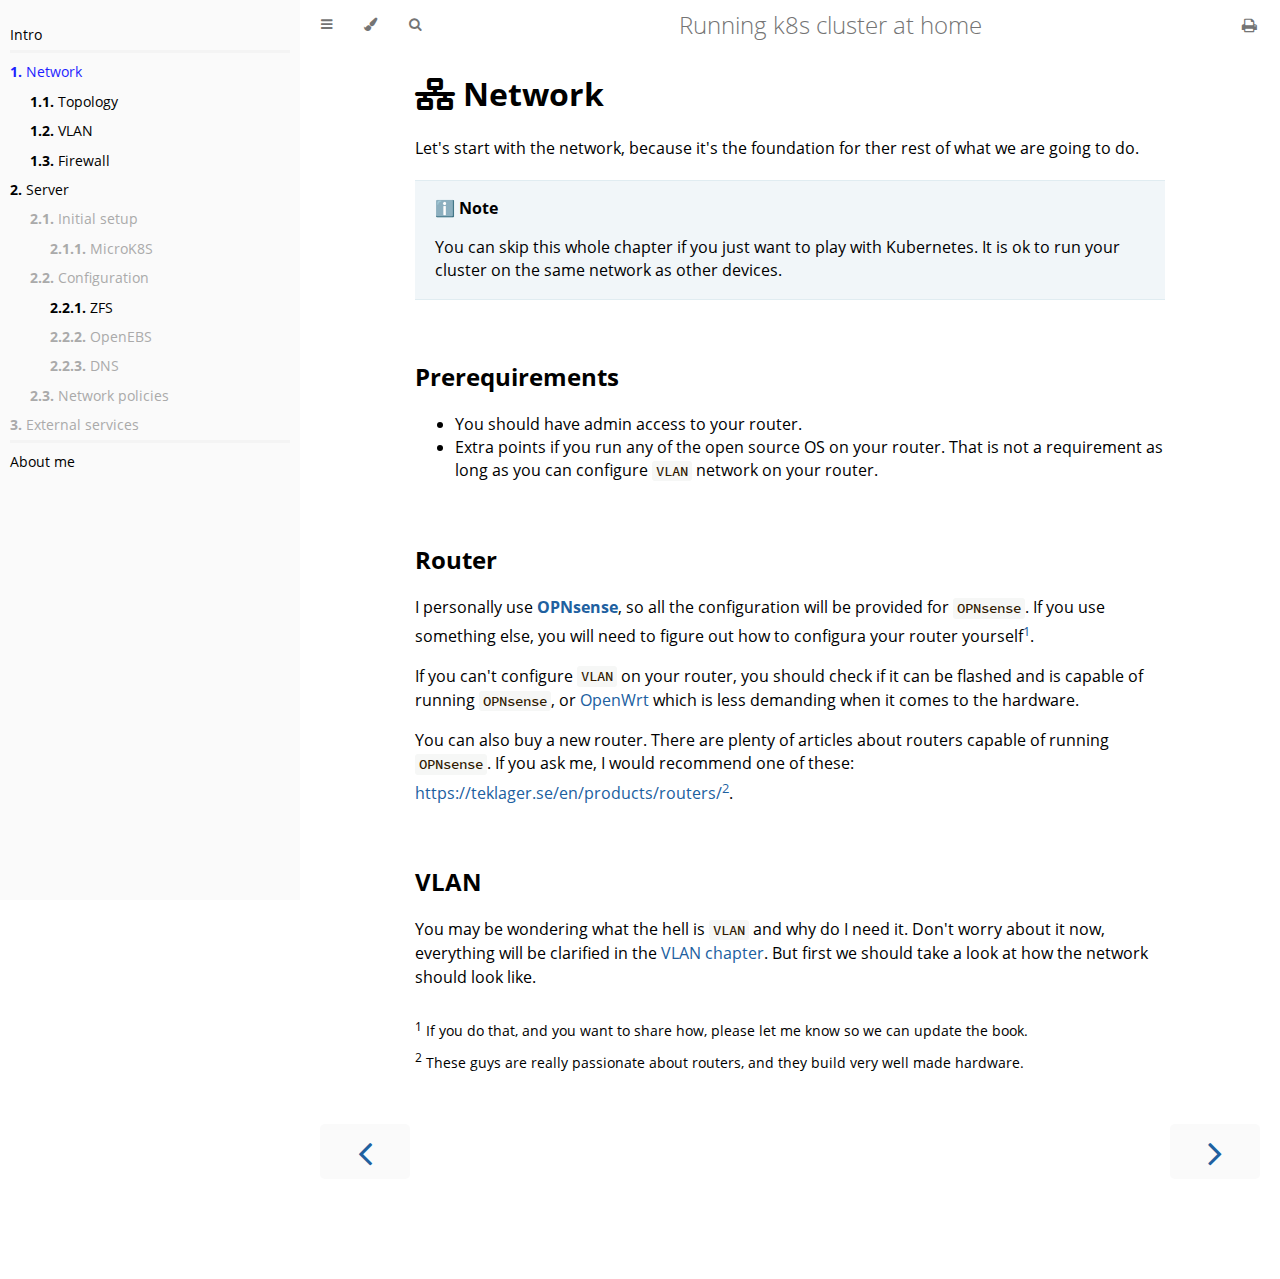
==== commit 3a7f6de5: "deploy: 82cf68fa8de045218716515bf4f90404f8c959c0" ====
--- a/kamhome/network/index.html
+++ b/kamhome/network/index.html
@@ -8,6 +8,7 @@
 <link href="../font-awesome/css/fontawesome.css" rel="stylesheet">
 <link href="../font-awesome/css/brands.css" rel="stylesheet">
 <link href="../font-awesome/css/solid.css" rel="stylesheet">
+<link href="../css/custom.css" rel="stylesheet">
         <meta content="text/html; charset=utf-8" http-equiv="Content-Type">
         <meta name="description" content="">
         <meta name="viewport" content="width=device-width, initial-scale=1">
@@ -78,7 +79,7 @@
 
         <nav id="sidebar" class="sidebar" aria-label="Table of contents">
             <div class="sidebar-scrollbox">
-                <ol class="chapter"><li class="chapter-item expanded affix "><a href="../intro.html">Intro</a></li><li class="spacer"></li><li class="chapter-item expanded "><a href="../network/index.html" class="active"><strong aria-hidden="true">1.</strong> Network</a></li><li><ol class="section"><li class="chapter-item expanded "><div><strong aria-hidden="true">1.1.</strong> Topology</div></li><li class="chapter-item expanded "><a href="../network/vlan.html"><strong aria-hidden="true">1.2.</strong> VLAN</a></li><li class="chapter-item expanded "><a href="../network/firewall.html"><strong aria-hidden="true">1.3.</strong> Firewall</a></li></ol></li><li class="chapter-item expanded "><a href="../server/index.html"><strong aria-hidden="true">2.</strong> Server</a></li><li><ol class="section"><li class="chapter-item expanded "><div><strong aria-hidden="true">2.1.</strong> Initial setup</div></li><li><ol class="section"><li class="chapter-item expanded "><div><strong aria-hidden="true">2.1.1.</strong> MicroK8S</div></li></ol></li><li class="chapter-item expanded "><div><strong aria-hidden="true">2.2.</strong> Configuration</div></li><li><ol class="section"><li class="chapter-item expanded "><a href="../configuration/zfs.html"><strong aria-hidden="true">2.2.1.</strong> ZFS</a></li><li class="chapter-item expanded "><div><strong aria-hidden="true">2.2.2.</strong> OpenEBS</div></li><li class="chapter-item expanded "><div><strong aria-hidden="true">2.2.3.</strong> DNS</div></li></ol></li><li class="chapter-item expanded "><div><strong aria-hidden="true">2.3.</strong> Network policies</div></li></ol></li><li class="chapter-item expanded "><div><strong aria-hidden="true">3.</strong> External services</div></li><li class="spacer"></li><li class="chapter-item expanded affix "><a href="../about-me.html">About me</a></li></ol>
+                <ol class="chapter"><li class="chapter-item expanded affix "><a href="../intro.html">Intro</a></li><li class="spacer"></li><li class="chapter-item expanded "><a href="../network/index.html" class="active"><strong aria-hidden="true">1.</strong> Network</a></li><li><ol class="section"><li class="chapter-item expanded "><a href="../network/topology.html"><strong aria-hidden="true">1.1.</strong> Topology</a></li><li class="chapter-item expanded "><a href="../network/vlan.html"><strong aria-hidden="true">1.2.</strong> VLAN</a></li><li class="chapter-item expanded "><a href="../network/firewall.html"><strong aria-hidden="true">1.3.</strong> Firewall</a></li></ol></li><li class="chapter-item expanded "><a href="../server/index.html"><strong aria-hidden="true">2.</strong> Server</a></li><li><ol class="section"><li class="chapter-item expanded "><div><strong aria-hidden="true">2.1.</strong> Initial setup</div></li><li><ol class="section"><li class="chapter-item expanded "><div><strong aria-hidden="true">2.1.1.</strong> MicroK8S</div></li></ol></li><li class="chapter-item expanded "><div><strong aria-hidden="true">2.2.</strong> Configuration</div></li><li><ol class="section"><li class="chapter-item expanded "><a href="../configuration/zfs.html"><strong aria-hidden="true">2.2.1.</strong> ZFS</a></li><li class="chapter-item expanded "><div><strong aria-hidden="true">2.2.2.</strong> OpenEBS</div></li><li class="chapter-item expanded "><div><strong aria-hidden="true">2.2.3.</strong> DNS</div></li></ol></li><li class="chapter-item expanded "><div><strong aria-hidden="true">2.3.</strong> Network policies</div></li></ol></li><li class="chapter-item expanded "><div><strong aria-hidden="true">3.</strong> External services</div></li><li class="spacer"></li><li class="chapter-item expanded affix "><a href="../about-me.html">About me</a></li></ol>
             </div>
             <div id="sidebar-resize-handle" class="sidebar-resize-handle"></div>
         </nav>
@@ -168,7 +169,7 @@
                             <a rel="prev" href="../intro.html" class="mobile-nav-chapters previous" title="Previous chapter" aria-label="Previous chapter" aria-keyshortcuts="Left">
                                 <i class="fa fa-angle-left"></i>
                             </a>
-                            <a rel="next" href="../network/vlan.html" class="mobile-nav-chapters next" title="Next chapter" aria-label="Next chapter" aria-keyshortcuts="Right">
+                            <a rel="next" href="../network/topology.html" class="mobile-nav-chapters next" title="Next chapter" aria-label="Next chapter" aria-keyshortcuts="Right">
                                 <i class="fa fa-angle-right"></i>
                             </a>
                         <div style="clear: both"></div>
@@ -180,7 +181,7 @@
                     <a rel="prev" href="../intro.html" class="nav-chapters previous" title="Previous chapter" aria-label="Previous chapter" aria-keyshortcuts="Left">
                         <i class="fa fa-angle-left"></i>
                     </a>
-                    <a rel="next" href="../network/vlan.html" class="nav-chapters next" title="Next chapter" aria-label="Next chapter" aria-keyshortcuts="Right">
+                    <a rel="next" href="../network/topology.html" class="nav-chapters next" title="Next chapter" aria-label="Next chapter" aria-keyshortcuts="Right">
                         <i class="fa fa-angle-right"></i>
                     </a>
             </nav>
--- a/kamhome/css/custom.css
+++ b/kamhome/css/custom.css
@@ -0,0 +1,6 @@
+img[alt=rpi] { width: 40px; }
+img[alt=server] { width: 40px; }
+img[alt=router] { width: 40px; }
+img[alt=switch] { width: 40px; }
+img[alt=client] { width: 40px; }
+img[alt=firewall] { width: 40px; }
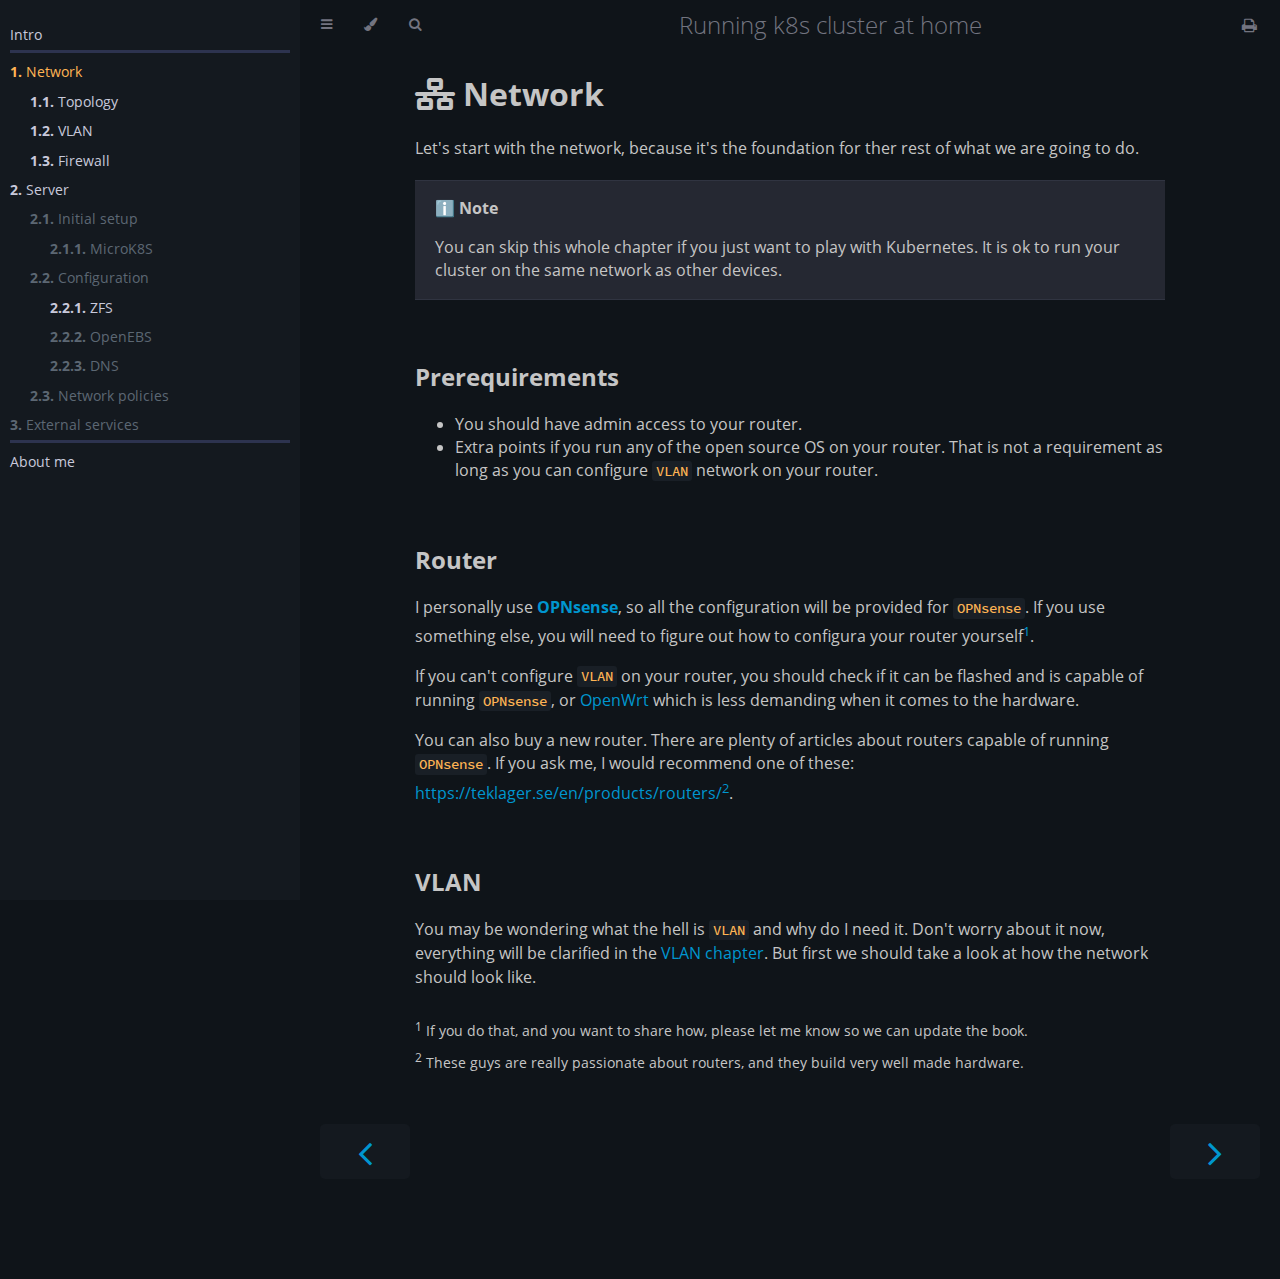
==== commit 90bc2487: "deploy: 9ad49271eff575fb2e037abffbe2b2d61b9b095c" ====
--- a/kamhome/network/index.html
+++ b/kamhome/network/index.html
@@ -1,5 +1,5 @@
 <!DOCTYPE HTML>
-<html lang="en" class="sidebar-visible no-js light">
+<html lang="en" class="sidebar-visible no-js ayu">
     <head>
         <!-- Book generated using mdBook -->
         <meta charset="UTF-8">
@@ -34,7 +34,7 @@
         <!-- Provide site root to javascript -->
         <script type="text/javascript">
             var path_to_root = "../";
-            var default_theme = window.matchMedia("(prefers-color-scheme: dark)").matches ? "navy" : "light";
+            var default_theme = window.matchMedia("(prefers-color-scheme: dark)").matches ? "ayu" : "ayu";
         </script>
 
         <!-- Work around some values being stored in localStorage wrapped in quotes -->
@@ -60,7 +60,7 @@
             if (theme === null || theme === undefined) { theme = default_theme; }
             var html = document.querySelector('html');
             html.classList.remove('no-js')
-            html.classList.remove('light')
+            html.classList.remove('ayu')
             html.classList.add(theme);
             html.classList.add('js');
         </script>
@@ -97,11 +97,11 @@
                             <i class="fa fa-paint-brush"></i>
                         </button>
                         <ul id="theme-list" class="theme-popup" aria-label="Themes" role="menu">
-                            <li role="none"><button role="menuitem" class="theme" id="light">Light (default)</button></li>
+                            <li role="none"><button role="menuitem" class="theme" id="light">Light</button></li>
                             <li role="none"><button role="menuitem" class="theme" id="rust">Rust</button></li>
                             <li role="none"><button role="menuitem" class="theme" id="coal">Coal</button></li>
                             <li role="none"><button role="menuitem" class="theme" id="navy">Navy</button></li>
-                            <li role="none"><button role="menuitem" class="theme" id="ayu">Ayu</button></li>
+                            <li role="none"><button role="menuitem" class="theme" id="ayu">Ayu (default)</button></li>
                         </ul>
                         <button id="search-toggle" class="icon-button" type="button" title="Search. (Shortkey: s)" aria-label="Toggle Searchbar" aria-expanded="false" aria-keyshortcuts="S" aria-controls="searchbar">
                             <i class="fa fa-search"></i>
--- a/kamhome/css/custom.css
+++ b/kamhome/css/custom.css
@@ -4,3 +4,23 @@
 img[alt=switch] { width: 40px; }
 img[alt=client] { width: 40px; }
 img[alt=firewall] { width: 40px; }
+
+html.light img.dark {
+    display: none;
+}
+
+html.ayu img.light {
+    display: none;
+}
+
+html.navy img.light {
+    display: none;
+}
+
+html.coal img.light {
+    display: none;
+}
+
+img.quote-bg {
+    background: var(--quote-bg);
+}
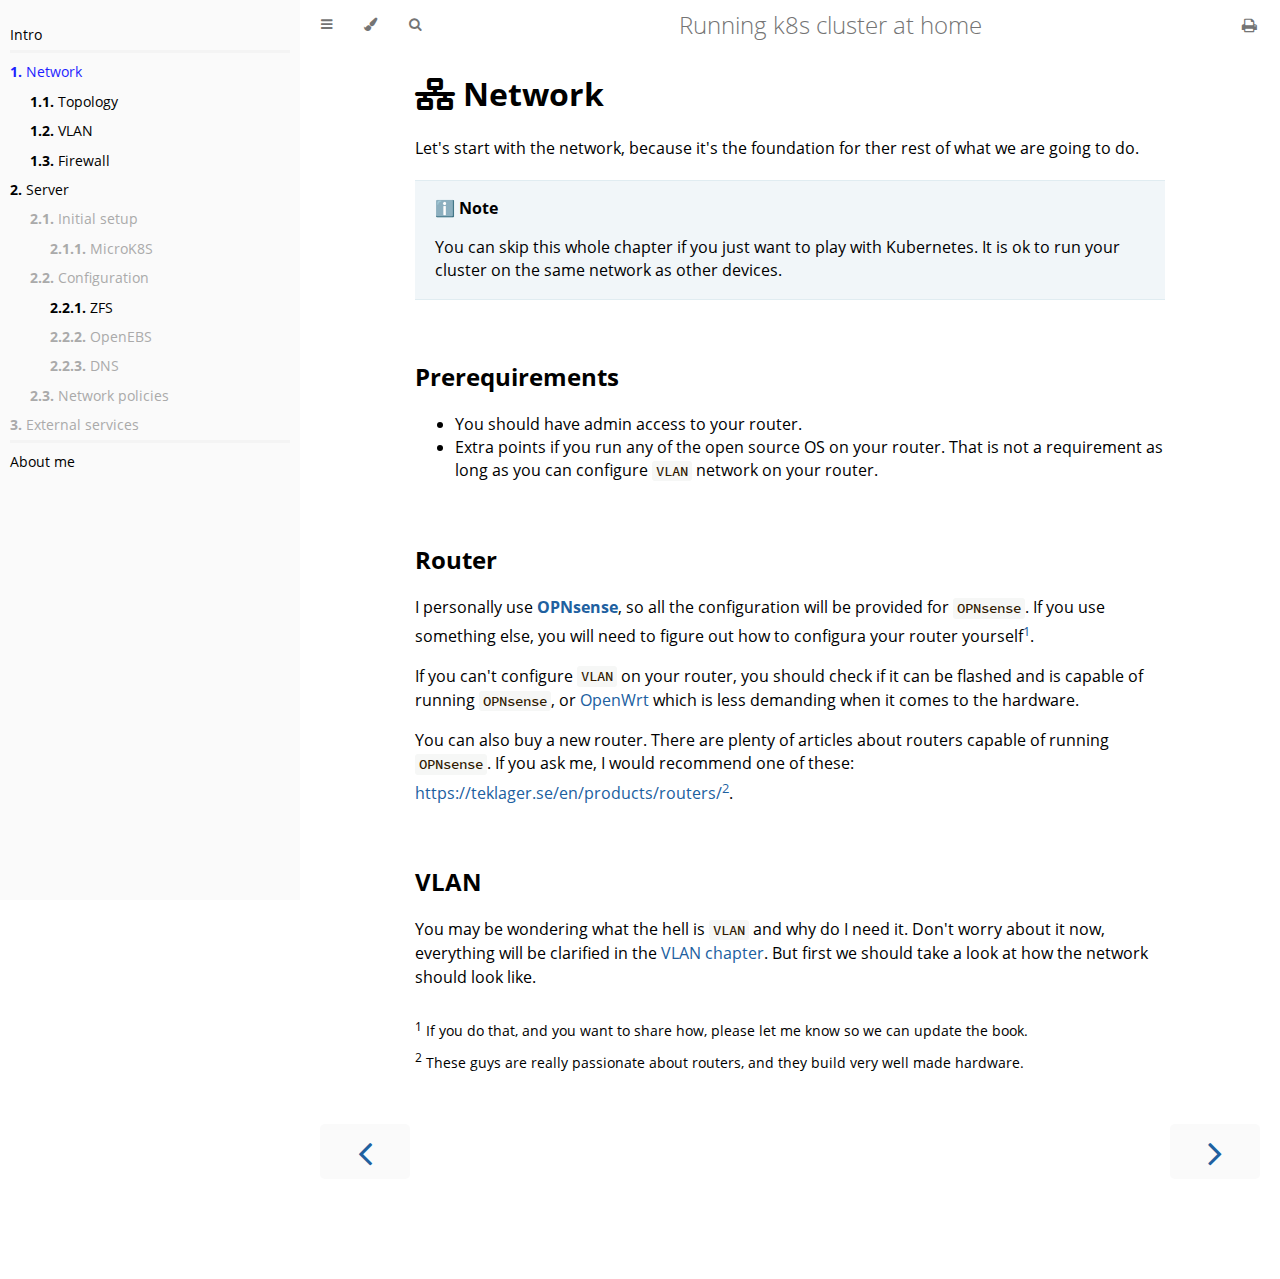
==== commit babb6f7d: "deploy: 3b8771daca7735ffa5859b9b0c86ea1fd70b56e5" ====
--- a/kamhome/network/index.html
+++ b/kamhome/network/index.html
@@ -1,5 +1,5 @@
 <!DOCTYPE HTML>
-<html lang="en" class="sidebar-visible no-js ayu">
+<html lang="en" class="sidebar-visible no-js light">
     <head>
         <!-- Book generated using mdBook -->
         <meta charset="UTF-8">
@@ -34,7 +34,7 @@
         <!-- Provide site root to javascript -->
         <script type="text/javascript">
             var path_to_root = "../";
-            var default_theme = window.matchMedia("(prefers-color-scheme: dark)").matches ? "ayu" : "ayu";
+            var default_theme = window.matchMedia("(prefers-color-scheme: dark)").matches ? "ayu" : "light";
         </script>
 
         <!-- Work around some values being stored in localStorage wrapped in quotes -->
@@ -60,7 +60,7 @@
             if (theme === null || theme === undefined) { theme = default_theme; }
             var html = document.querySelector('html');
             html.classList.remove('no-js')
-            html.classList.remove('ayu')
+            html.classList.remove('light')
             html.classList.add(theme);
             html.classList.add('js');
         </script>
@@ -97,11 +97,11 @@
                             <i class="fa fa-paint-brush"></i>
                         </button>
                         <ul id="theme-list" class="theme-popup" aria-label="Themes" role="menu">
-                            <li role="none"><button role="menuitem" class="theme" id="light">Light</button></li>
+                            <li role="none"><button role="menuitem" class="theme" id="light">Light (default)</button></li>
                             <li role="none"><button role="menuitem" class="theme" id="rust">Rust</button></li>
                             <li role="none"><button role="menuitem" class="theme" id="coal">Coal</button></li>
                             <li role="none"><button role="menuitem" class="theme" id="navy">Navy</button></li>
-                            <li role="none"><button role="menuitem" class="theme" id="ayu">Ayu (default)</button></li>
+                            <li role="none"><button role="menuitem" class="theme" id="ayu">Ayu</button></li>
                         </ul>
                         <button id="search-toggle" class="icon-button" type="button" title="Search. (Shortkey: s)" aria-label="Toggle Searchbar" aria-expanded="false" aria-keyshortcuts="S" aria-controls="searchbar">
                             <i class="fa fa-search"></i>
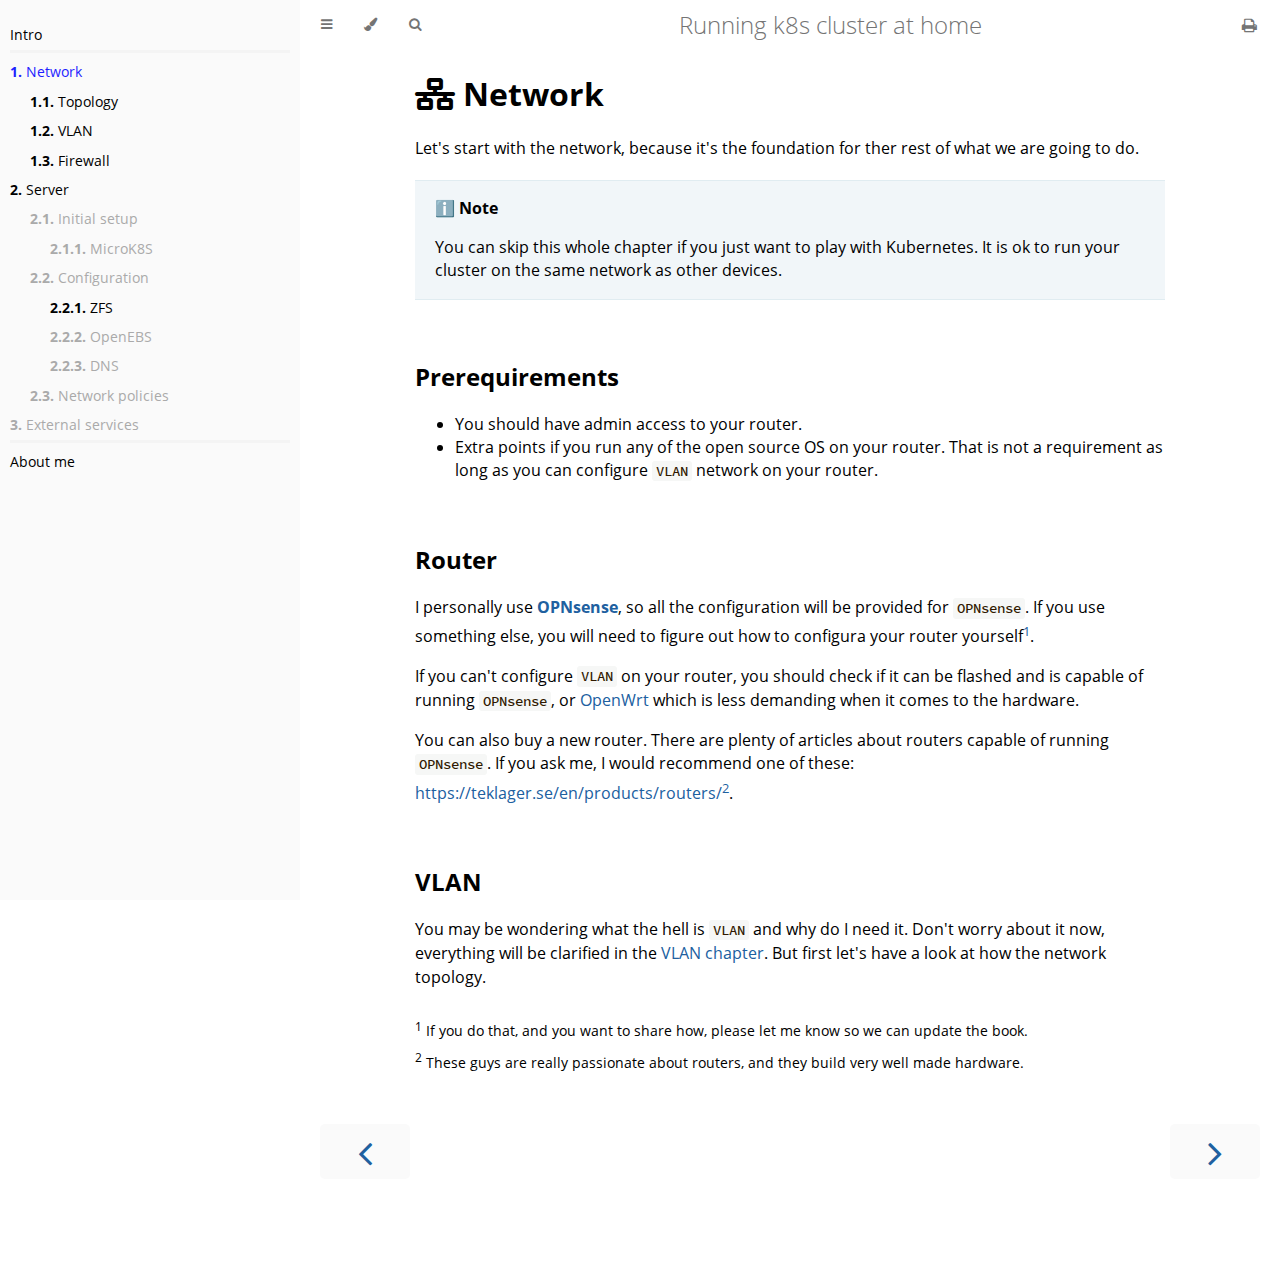
==== commit a30b67d0: "deploy: 9ddedabff05bba010bef9f74b7bff280136ecaf0" ====
--- a/kamhome/network/index.html
+++ b/kamhome/network/index.html
@@ -154,7 +154,7 @@
 <p>If you can't configure <code>VLAN</code> on your router, you should check if it can be flashed and is capable of running <code>OPNsense</code>, or <a href="https://openwrt.org/">OpenWrt</a> which is less demanding when it comes to the hardware.</p>
 <p>You can also buy a new router. There are plenty of articles about routers capable of running <code>OPNsense</code>. If you ask me, I would recommend one of these: <a href="https://teklager.se/en/products/routers/">https://teklager.se/en/products/routers/</a><sup class="footnote-reference"><a href="#teklager">2</a></sup>.</p>
 <h2 id="vlan"><a class="header" href="#vlan">VLAN</a></h2>
-<p>You may be wondering what the hell is <code>VLAN</code> and why do I need it. Don't worry about it now, everything will be clarified in the <a href="vlan.html">VLAN chapter</a>. But first we should take a look at how the network should look like.</p>
+<p>You may be wondering what the hell is <code>VLAN</code> and why do I need it. Don't worry about it now, everything will be clarified in the <a href="vlan.html">VLAN chapter</a>. But first let's have a look at how the network topology.</p>
 <div class="footnote-definition" id="routerOS"><sup class="footnote-definition-label">1</sup>
 <p>If you do that, and you want to share how, please let me know so we can update the book.</p>
 </div>
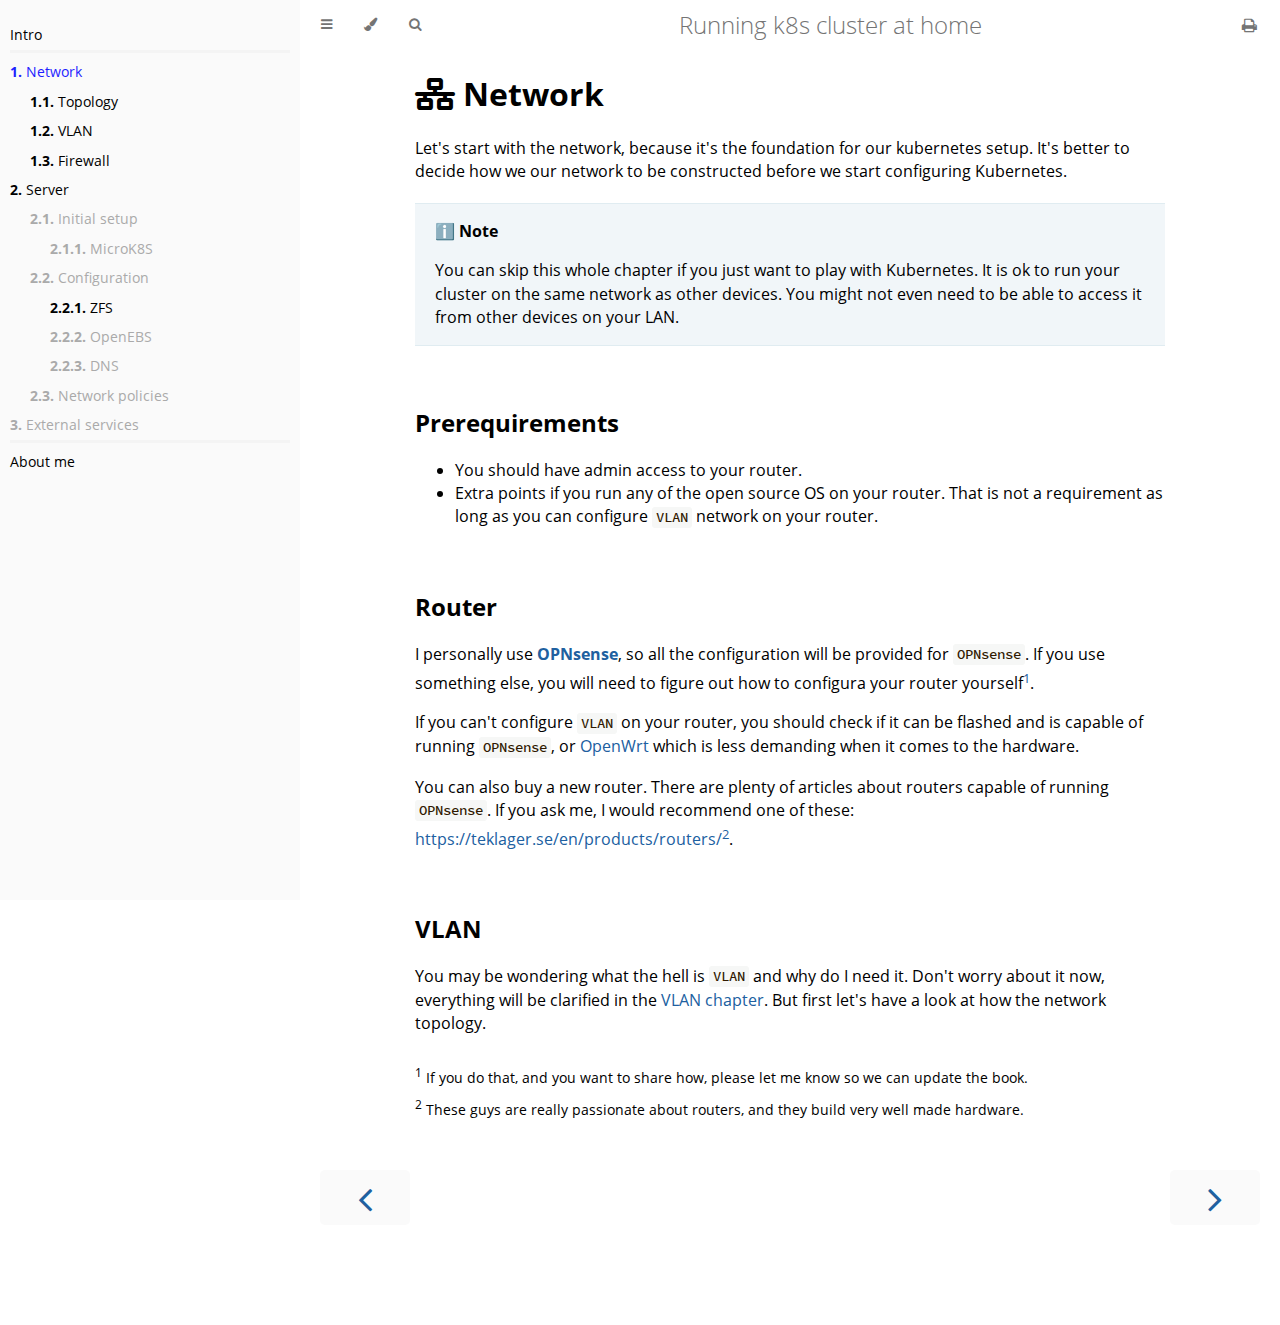
==== commit 3a9a28b2: "deploy: 33eeaa260f3b8fa97204c981c553a60589bcc3e7" ====
--- a/kamhome/network/index.html
+++ b/kamhome/network/index.html
@@ -139,10 +139,10 @@
                 <div id="content" class="content">
                     <main>
                         <h1 id="network"><a class="header" href="#network"><i class="fa-solid fa-network-wired"></i> Network</a></h1>
-<p>Let's start with the network, because it's the foundation for ther rest of what we are going to do.</p>
+<p>Let's start with the network, because it's the foundation for our kubernetes setup. It's better to decide how we our network to be constructed before we start configuring Kubernetes.</p>
 <blockquote>
 <p>ℹ️ <strong>Note</strong></p>
-<p>You can skip this whole chapter if you just want to play with Kubernetes. It is ok to run your cluster on the same network as other devices.</p>
+<p>You can skip this whole chapter if you just want to play with Kubernetes. It is ok to run your cluster on the same network as other devices. You might not even need to be able to access it from other devices on your LAN.</p>
 </blockquote>
 <h2 id="prerequirements"><a class="header" href="#prerequirements">Prerequirements</a></h2>
 <ul>
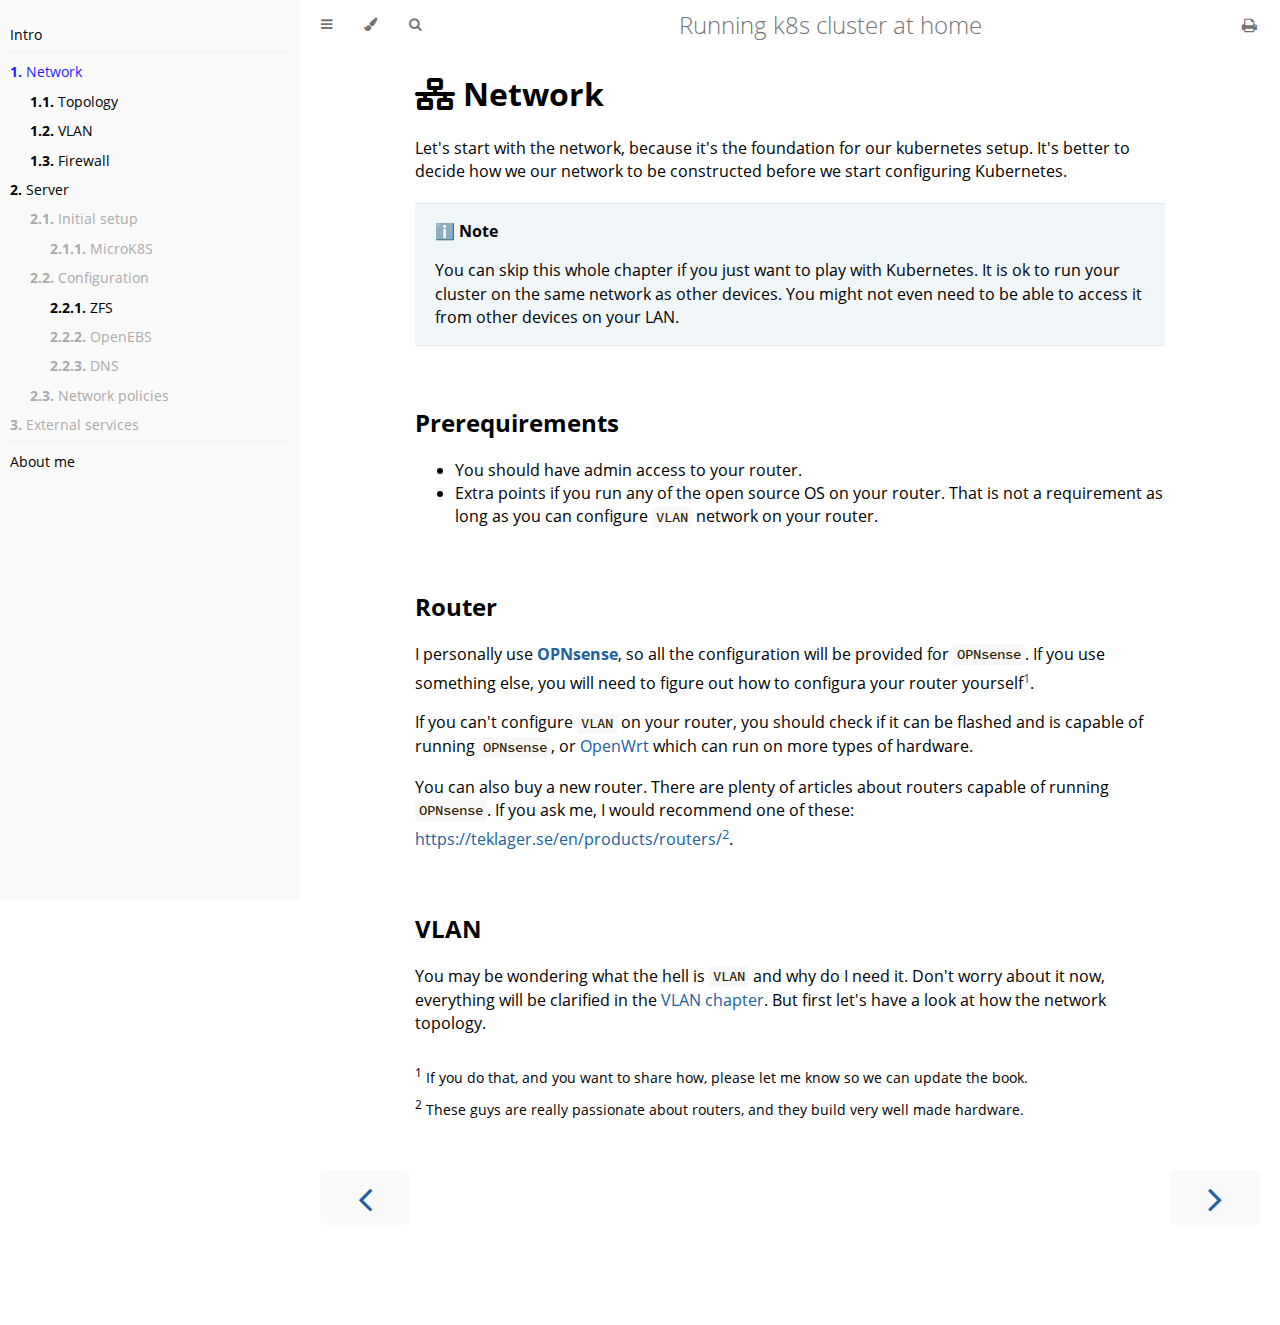
==== commit d49b8108: "deploy: 71563ebee27159223b4e0f7c09231c18b61d2813" ====
--- a/kamhome/network/index.html
+++ b/kamhome/network/index.html
@@ -151,7 +151,7 @@
 </ul>
 <h2 id="router"><a class="header" href="#router">Router</a></h2>
 <p>I personally use <a href="https://opnsense.org/"><strong>OPNsense</strong></a>, so all the configuration will be provided for <code>OPNsense</code>. If you use something else, you will need to figure out how to configura your router yourself<sup class="footnote-reference"><a href="#routerOS">1</a></sup>.</p>
-<p>If you can't configure <code>VLAN</code> on your router, you should check if it can be flashed and is capable of running <code>OPNsense</code>, or <a href="https://openwrt.org/">OpenWrt</a> which is less demanding when it comes to the hardware.</p>
+<p>If you can't configure <code>VLAN</code> on your router, you should check if it can be flashed and is capable of running <code>OPNsense</code>, or <a href="https://openwrt.org/">OpenWrt</a> which can run on more types of hardware.</p>
 <p>You can also buy a new router. There are plenty of articles about routers capable of running <code>OPNsense</code>. If you ask me, I would recommend one of these: <a href="https://teklager.se/en/products/routers/">https://teklager.se/en/products/routers/</a><sup class="footnote-reference"><a href="#teklager">2</a></sup>.</p>
 <h2 id="vlan"><a class="header" href="#vlan">VLAN</a></h2>
 <p>You may be wondering what the hell is <code>VLAN</code> and why do I need it. Don't worry about it now, everything will be clarified in the <a href="vlan.html">VLAN chapter</a>. But first let's have a look at how the network topology.</p>
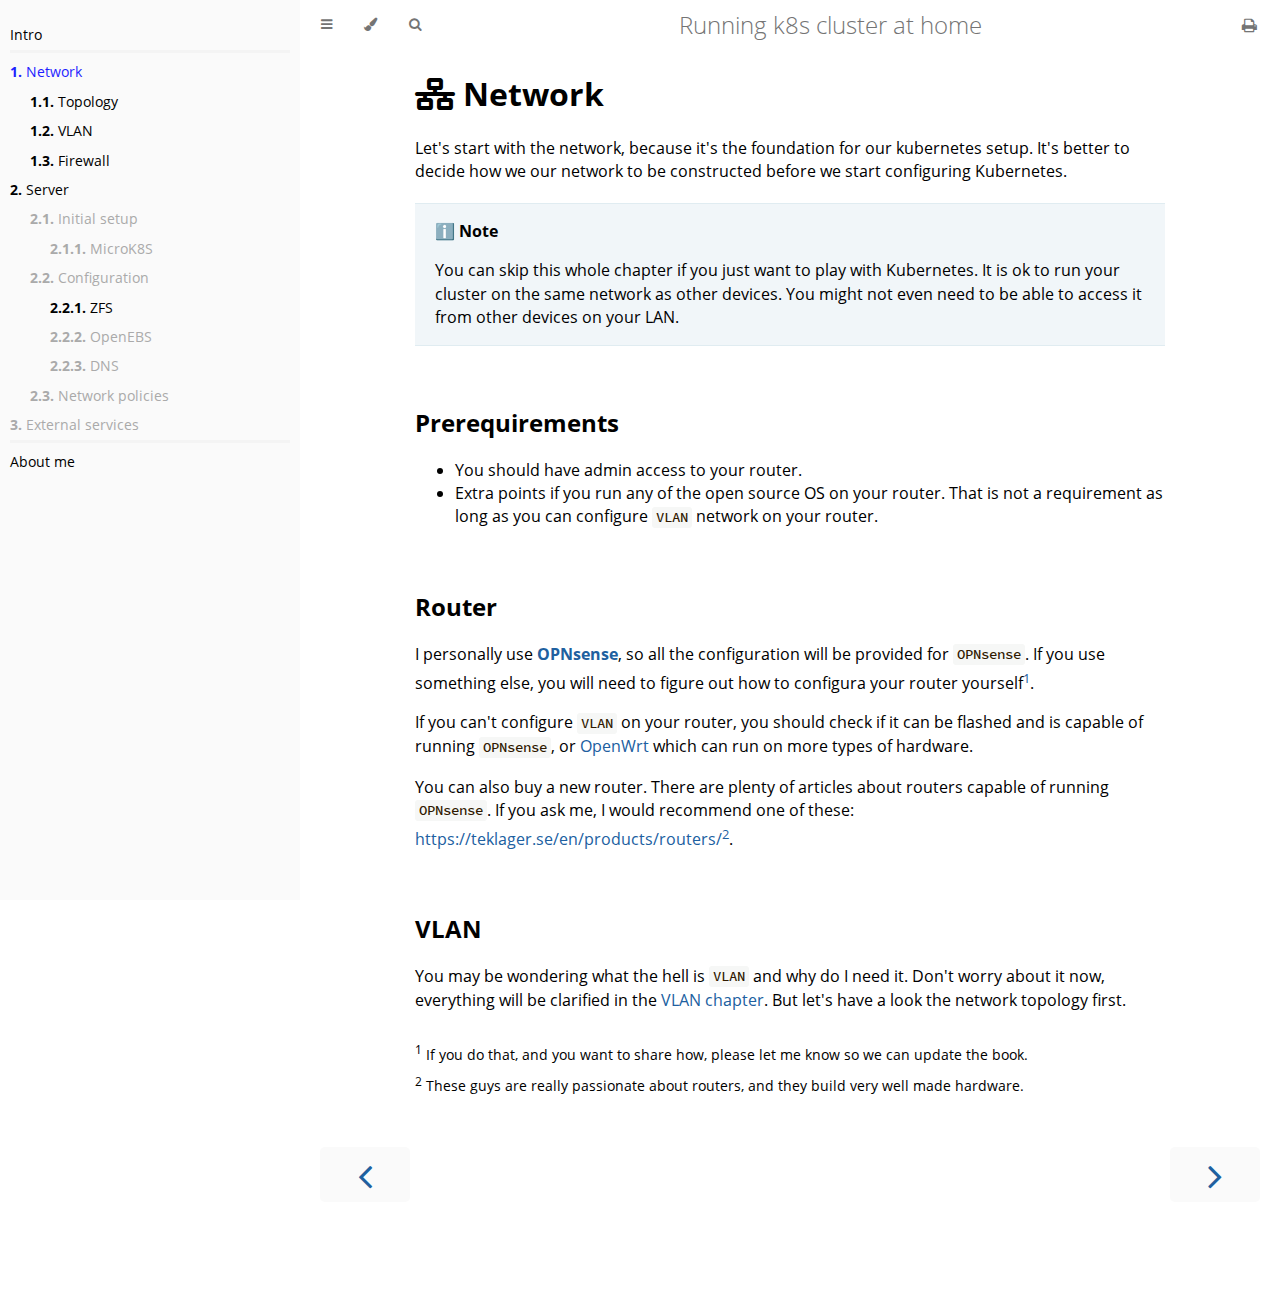
==== commit 2602955a: "deploy: 794104e026fce14deb543f87df1cb0bd6f0acd2b" ====
--- a/kamhome/network/index.html
+++ b/kamhome/network/index.html
@@ -154,7 +154,7 @@
 <p>If you can't configure <code>VLAN</code> on your router, you should check if it can be flashed and is capable of running <code>OPNsense</code>, or <a href="https://openwrt.org/">OpenWrt</a> which can run on more types of hardware.</p>
 <p>You can also buy a new router. There are plenty of articles about routers capable of running <code>OPNsense</code>. If you ask me, I would recommend one of these: <a href="https://teklager.se/en/products/routers/">https://teklager.se/en/products/routers/</a><sup class="footnote-reference"><a href="#teklager">2</a></sup>.</p>
 <h2 id="vlan"><a class="header" href="#vlan">VLAN</a></h2>
-<p>You may be wondering what the hell is <code>VLAN</code> and why do I need it. Don't worry about it now, everything will be clarified in the <a href="vlan.html">VLAN chapter</a>. But first let's have a look at how the network topology.</p>
+<p>You may be wondering what the hell is <code>VLAN</code> and why do I need it. Don't worry about it now, everything will be clarified in the <a href="vlan.html">VLAN chapter</a>. But let's have a look the network topology first.</p>
 <div class="footnote-definition" id="routerOS"><sup class="footnote-definition-label">1</sup>
 <p>If you do that, and you want to share how, please let me know so we can update the book.</p>
 </div>
